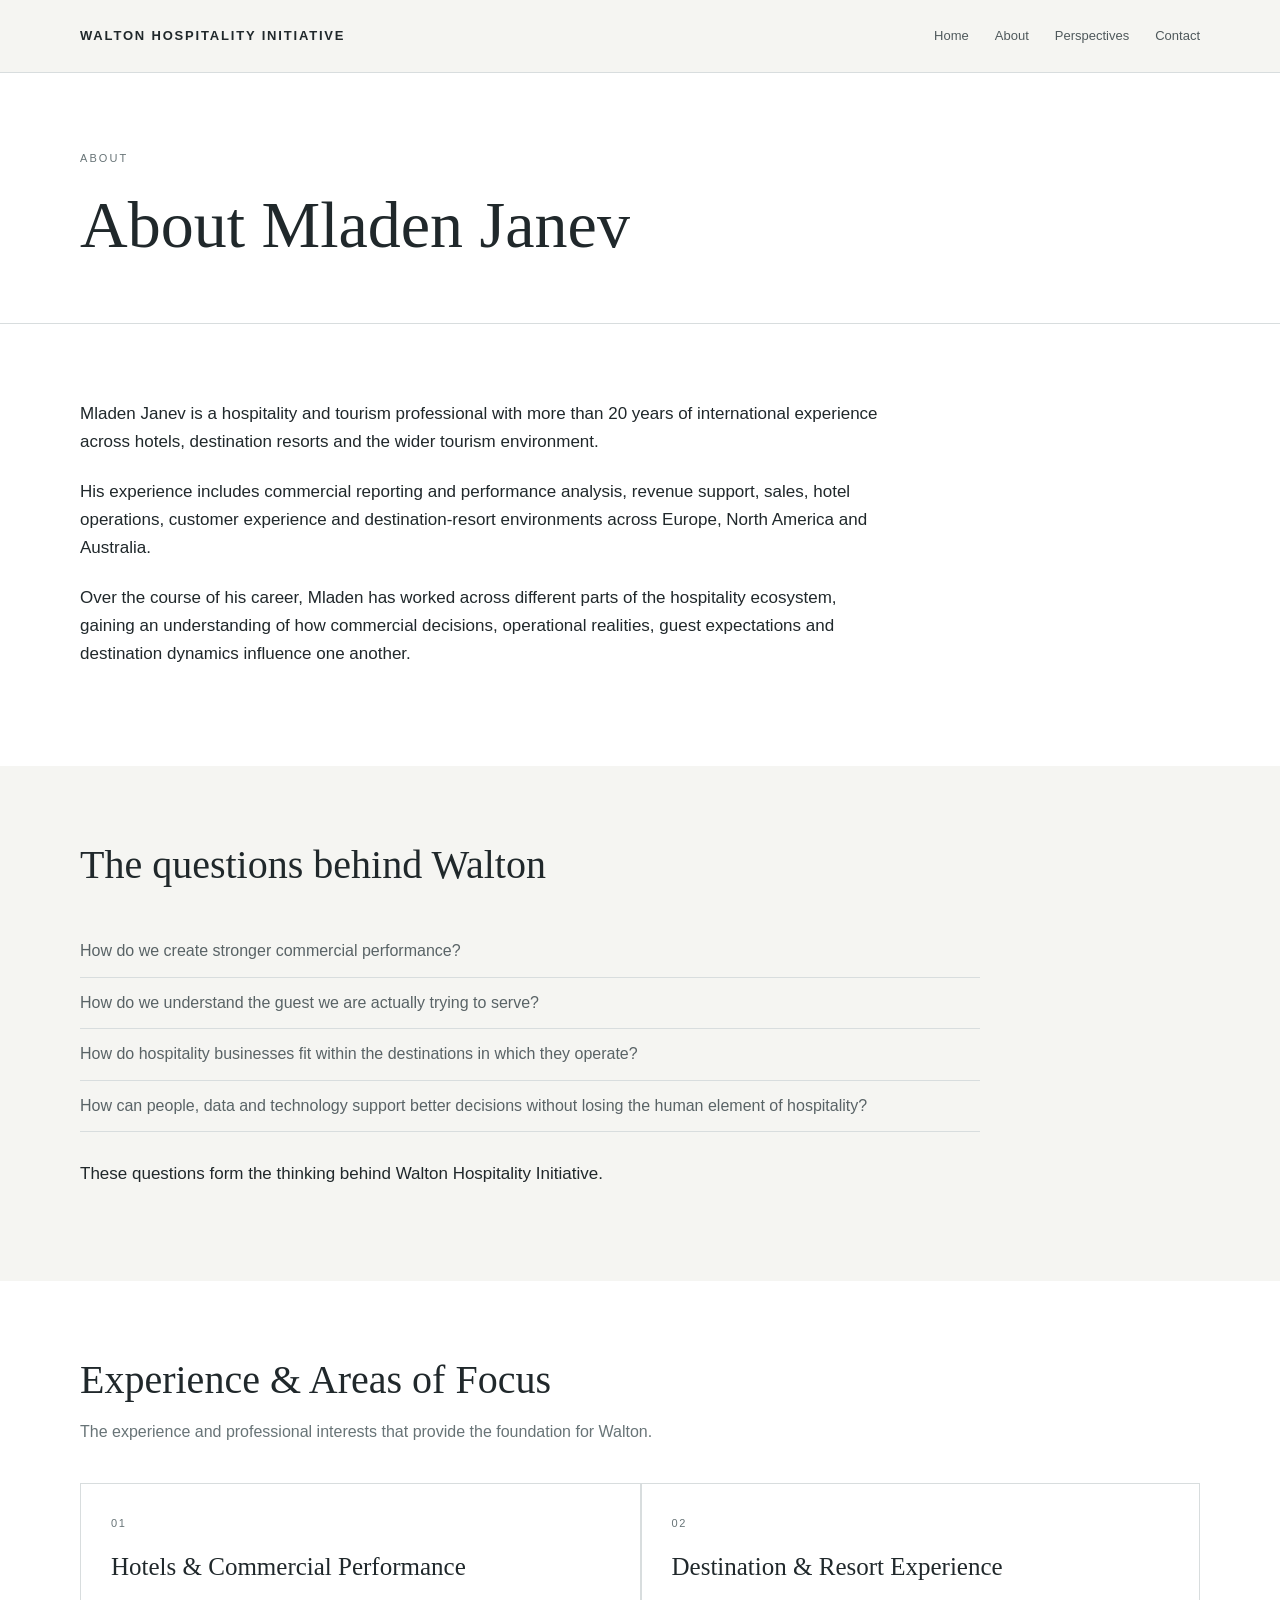
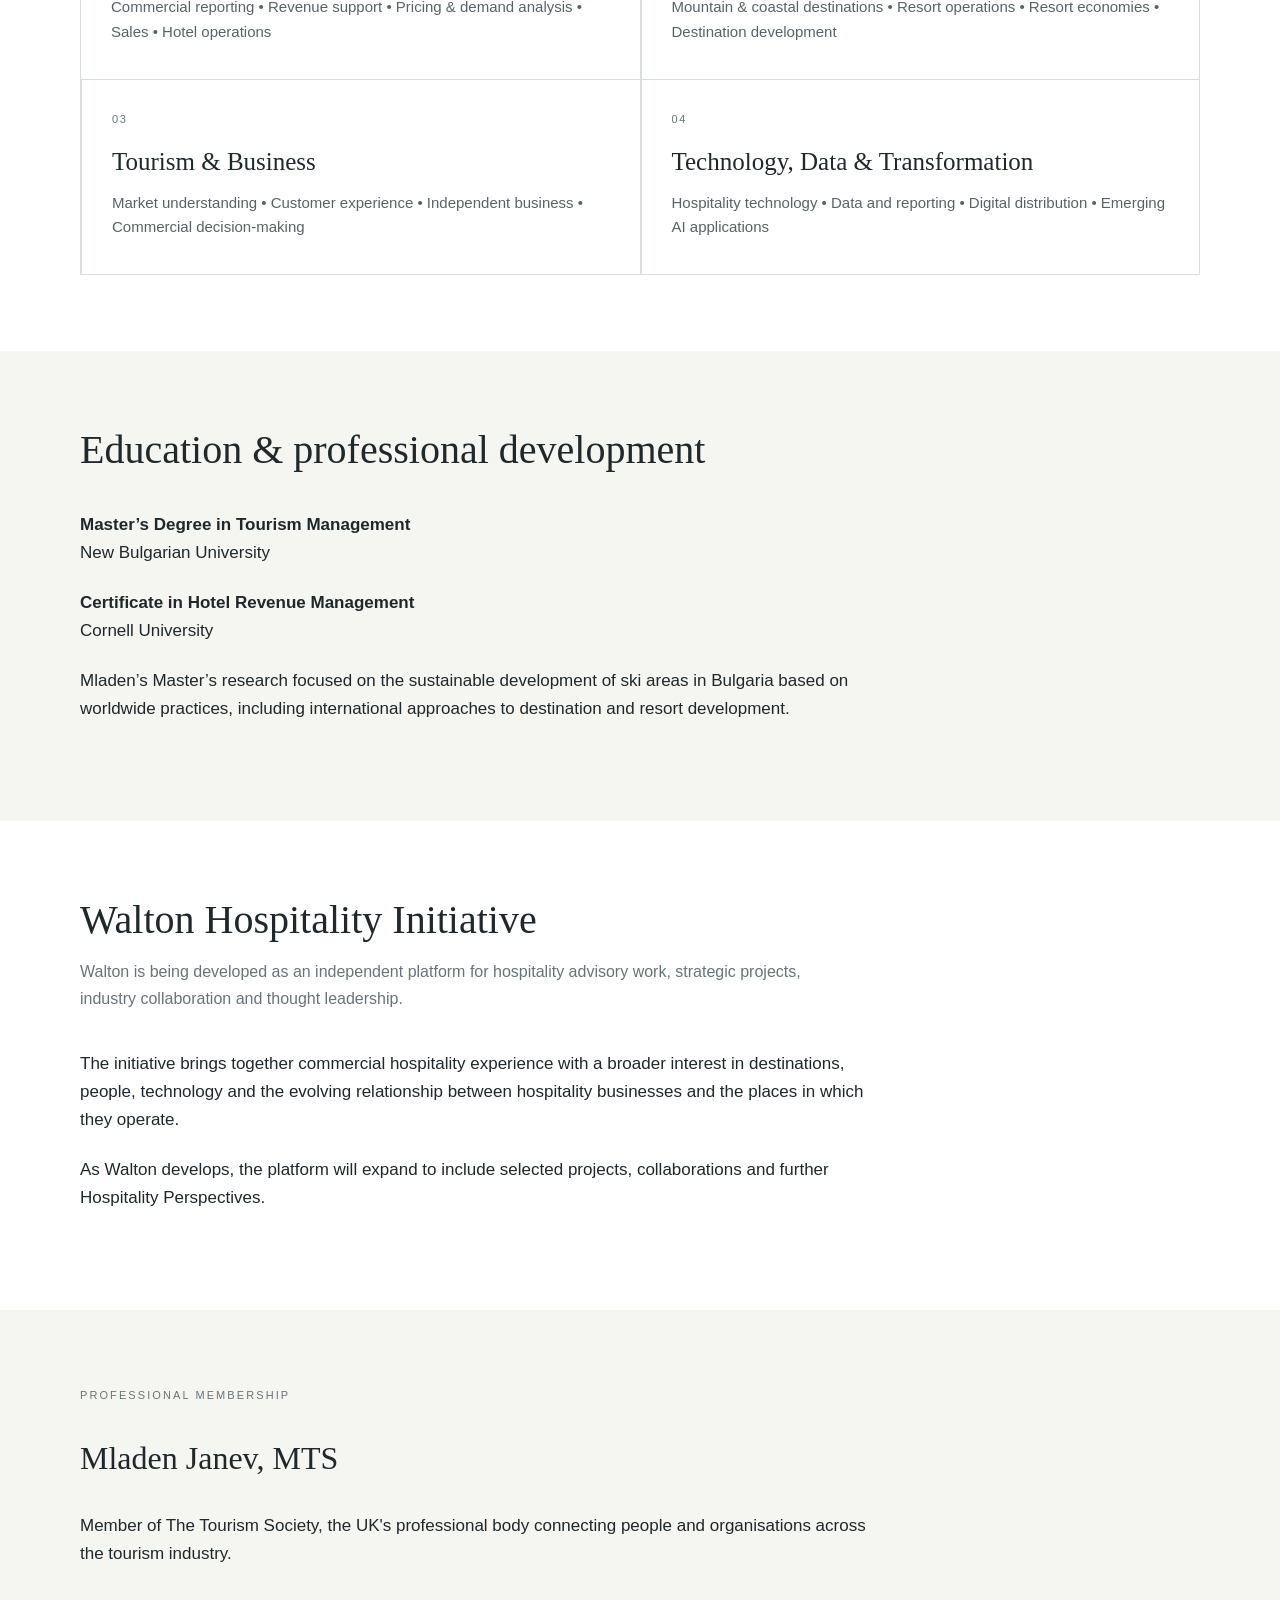
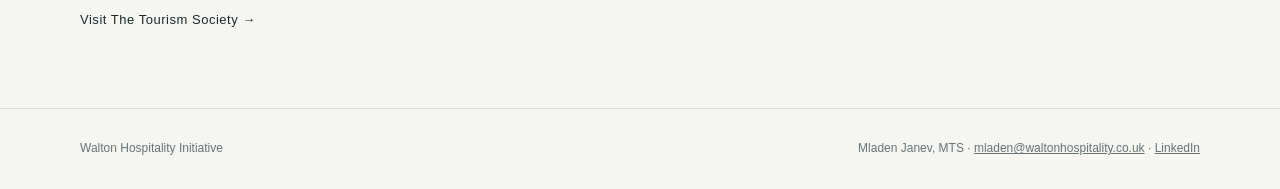
==== about.html @ bd824dd1 "Update Walton website to V1.4" ====
<!doctype html><html lang="en"><head><meta charset="utf-8">
<meta name="viewport" content="width=device-width,initial-scale=1">
<title>About | Walton Hospitality Initiative</title>
<meta name="description" content="Walton Hospitality Initiative — Hospitality Strategy & Commercial Advisory.">
<link rel="stylesheet" href="assets/style.css"></head><body>
<header class="site-header"><div class="container nav">
<a class="brand" href="index.html">WALTON HOSPITALITY INITIATIVE</a>
<nav class="nav-links" aria-label="Main navigation"><a href="index.html">Home</a><a href="about.html">About</a><a href="perspectives.html">Perspectives</a><a href="contact.html">Contact</a></nav>
</div></header><main><section class="page-hero"><div class="container"><p class="eyebrow">About</p><h1>About Mladen Janev</h1></div></section>
<section class="section white"><div class="container"><div class="prose">
<p>Mladen Janev is a hospitality and tourism professional with more than 20 years of international experience across hotels, destination resorts and the wider tourism environment.</p>
<p>His experience includes commercial reporting and performance analysis, revenue support, sales, hotel operations, customer experience and destination-resort environments across Europe, North America and Australia.</p>
<p>Over the course of his career, Mladen has worked across different parts of the hospitality ecosystem, gaining an understanding of how commercial decisions, operational realities, guest expectations and destination dynamics influence one another.</p>
</div></div></section>
<section class="section"><div class="container"><div class="section-head"><h2>The questions behind Walton</h2></div>
<ul class="list"><li>How do we create stronger commercial performance?</li><li>How do we understand the guest we are actually trying to serve?</li><li>How do hospitality businesses fit within the destinations in which they operate?</li><li>How can people, data and technology support better decisions without losing the human element of hospitality?</li></ul>
<p class="prose" style="margin-top:28px">These questions form the thinking behind Walton Hospitality Initiative.</p></div></section>
<section class="section white"><div class="container">
<div class="section-head">
<h2>Experience &amp; Areas of Focus</h2>
<p>The experience and professional interests that provide the foundation for Walton.</p>
</div>
<div class="experience">
<article class="area"><div class="number">01</div><h3>Hotels &amp; Commercial Performance</h3><p>Commercial reporting • Revenue support • Pricing &amp; demand analysis • Sales • Hotel operations</p></article>
<article class="area"><div class="number">02</div><h3>Destination &amp; Resort Experience</h3><p>Mountain &amp; coastal destinations • Resort operations • Resort economies • Destination development</p></article>
<article class="area"><div class="number">03</div><h3>Tourism &amp; Business</h3><p>Market understanding • Customer experience • Independent business • Commercial decision-making</p></article>
<article class="area"><div class="number">04</div><h3>Technology, Data &amp; Transformation</h3><p>Hospitality technology • Data and reporting • Digital distribution • Emerging AI applications</p></article>
</div></div></section>
<section class="section"><div class="container"><div class="section-head"><h2>Education &amp; professional development</h2></div><div class="prose">
<p><strong>Master’s Degree in Tourism Management</strong><br>New Bulgarian University</p>
<p><strong>Certificate in Hotel Revenue Management</strong><br>Cornell University</p>
<p>Mladen’s Master’s research focused on the sustainable development of ski areas in Bulgaria based on worldwide practices, including international approaches to destination and resort development.</p>
</div></div></section>
<section class="section white"><div class="container"><div class="section-head"><h2>Walton Hospitality Initiative</h2>
<p>Walton is being developed as an independent platform for hospitality advisory work, strategic projects, industry collaboration and thought leadership.</p></div>
<div class="prose"><p>The initiative brings together commercial hospitality experience with a broader interest in destinations, people, technology and the evolving relationship between hospitality businesses and the places in which they operate.</p>
<p>As Walton develops, the platform will expand to include selected projects, collaborations and further Hospitality Perspectives.</p></div></div></section>
<section class="section"><div class="container"><p class="eyebrow">Professional Membership</p><p class="statement">Mladen Janev, MTS</p>
<p class="prose">Member of The Tourism Society, the UK's professional body connecting people and organisations across the tourism industry.</p>
<a class="link-arrow" href="https://thetourismsociety.com/" target="_blank" rel="noopener">Visit The Tourism Society →</a></div></section></main>
<footer class="site-footer"><div class="container footer-row"><div>Walton Hospitality Initiative</div>
<div>Mladen Janev, MTS · <a href="mailto:mladen@waltonhospitality.co.uk">mladen@waltonhospitality.co.uk</a> · <a href="https://www.linkedin.com/in/mladen-janev-a3b993422" target="_blank" rel="noopener">LinkedIn</a></div></div></footer>
</body></html>
---- assets/style.css ----
:root{
 --ink:#20282b;--muted:#687477;--line:#d8ddde;--paper:#f5f5f2;--white:#fff;
 --deep:#263437;--max:1120px;
}
*{box-sizing:border-box}html{scroll-behavior:smooth}
body{margin:0;color:var(--ink);background:var(--paper);font-family:Arial,Helvetica,sans-serif;line-height:1.65}
a{color:inherit}.container{width:min(var(--max),calc(100% - 48px));margin:auto}
.site-header{background:rgba(245,245,242,.97);border-bottom:1px solid var(--line);position:sticky;top:0;z-index:20}
.nav{min-height:72px;display:flex;align-items:center;justify-content:space-between;gap:28px}
.brand{font-size:13px;letter-spacing:.14em;font-weight:700;text-decoration:none;white-space:nowrap}
.nav-links{display:flex;gap:26px;font-size:13px}.nav-links a{text-decoration:none;color:#4f595c}
.nav-links a:hover{text-decoration:underline;text-underline-offset:5px}
.hero{padding:0;background:var(--white)}.eyebrow{font-size:11px;letter-spacing:.19em;text-transform:uppercase;color:var(--muted);margin:0 0 20px}
h1,h2,h3{font-family:Georgia,"Times New Roman",serif;font-weight:400;line-height:1.15;margin:0}
h1{font-size:clamp(44px,6.5vw,72px);max-width:880px}.hero-sub{font-size:20px;color:#4d585b;max-width:700px;margin:24px 0 0}
.pills{font-size:12px;letter-spacing:.07em;color:var(--muted);margin-top:20px}
.hero-image{display:block;width:100%;height:auto;margin:0}
.hero-copy{padding:54px 0 56px;background:var(--white)}.section{padding:76px 0}.section.white{background:var(--white)}
.section-head{max-width:760px;margin-bottom:38px}.section-head h2{font-size:40px;margin-bottom:16px}.section-head p{color:var(--muted);margin:0}
.areas{display:grid;grid-template-columns:repeat(3,1fr);border-top:1px solid var(--line);border-bottom:1px solid var(--line)}
.area{padding:30px 30px 34px}.area+.area{border-left:1px solid var(--line)}.number{font-size:11px;letter-spacing:.15em;color:var(--muted);margin-bottom:20px}
.area h3{font-size:25px;margin-bottom:14px}.area p{font-size:15px;color:#596366;margin:0}
.statement{max-width:900px;font-family:Georgia,"Times New Roman",serif;font-size:32px;line-height:1.35}
.band{background:var(--deep);color:#fff}.band .eyebrow{color:#b9c6c8}.band .statement{color:#fff}
.link-arrow{display:inline-block;margin-top:24px;text-decoration:none;font-size:13px;letter-spacing:.04em}.link-arrow:hover{text-decoration:underline;text-underline-offset:5px}
.page-hero{padding:76px 0 60px;background:var(--white);border-bottom:1px solid var(--line)}
.page-hero h1{font-size:clamp(42px,6vw,66px);max-width:850px}
.prose{max-width:800px;font-size:17px}.prose p{margin:0 0 22px}
.list{padding:0;margin:0;list-style:none;max-width:900px}.list li{padding:12px 0;border-bottom:1px solid var(--line);color:#596366}
.experience{display:grid;grid-template-columns:1fr 1fr;border-top:1px solid var(--line);border-left:1px solid var(--line)}
.experience .area{min-height:170px;border-right:1px solid var(--line);border-bottom:1px solid var(--line)}
.perspectives-grid{display:grid;grid-template-columns:repeat(3,1fr);gap:22px}
.pub-card{background:var(--white);border:1px solid var(--line);text-decoration:none;display:flex;flex-direction:column;transition:transform .18s ease,box-shadow .18s ease}
.pub-card:hover{transform:translateY(-2px);box-shadow:0 8px 24px rgba(0,0,0,.06)}
.pub-image{width:100%;aspect-ratio:735/951;object-fit:cover;display:block}.pub-body{padding:24px}
.pub-number{font-size:10px;letter-spacing:.16em;text-transform:uppercase;color:var(--muted);margin-bottom:12px}
.pub-title{font-family:Georgia,"Times New Roman",serif;font-size:23px;line-height:1.2;margin:0 0 12px}.pub-desc{font-size:14px;color:var(--muted);margin:0}
.note{font-size:13px;color:var(--muted);border-left:2px solid var(--line);padding-left:16px;max-width:760px}
.contact-box{border-top:1px solid var(--line);padding-top:28px;margin-top:42px}.contact-box p{margin:5px 0}
.site-footer{border-top:1px solid var(--line);padding:30px 0;color:var(--muted);font-size:12px}
.footer-row{display:flex;justify-content:space-between;gap:20px}
@media(max-width:820px){
 .container{width:min(var(--max),calc(100% - 32px))}.nav{min-height:66px;flex-direction:column;justify-content:center;gap:7px;padding:12px 0 13px}.nav-links{gap:10px 18px;font-size:12px;flex-wrap:wrap;justify-content:center}.brand{font-size:11px;white-space:normal;text-align:center}
 .hero-image{content:url("walton-hero-mobile.png")}
 .hero-copy{padding:42px 0 46px}.section{padding:60px 0}
 .areas,.perspectives-grid,.experience{grid-template-columns:1fr}.area+.area{border-left:0;border-top:1px solid var(--line)}
 .statement{font-size:27px}.section-head h2{font-size:35px}.footer-row{display:block}.footer-row div+div{margin-top:9px}
}
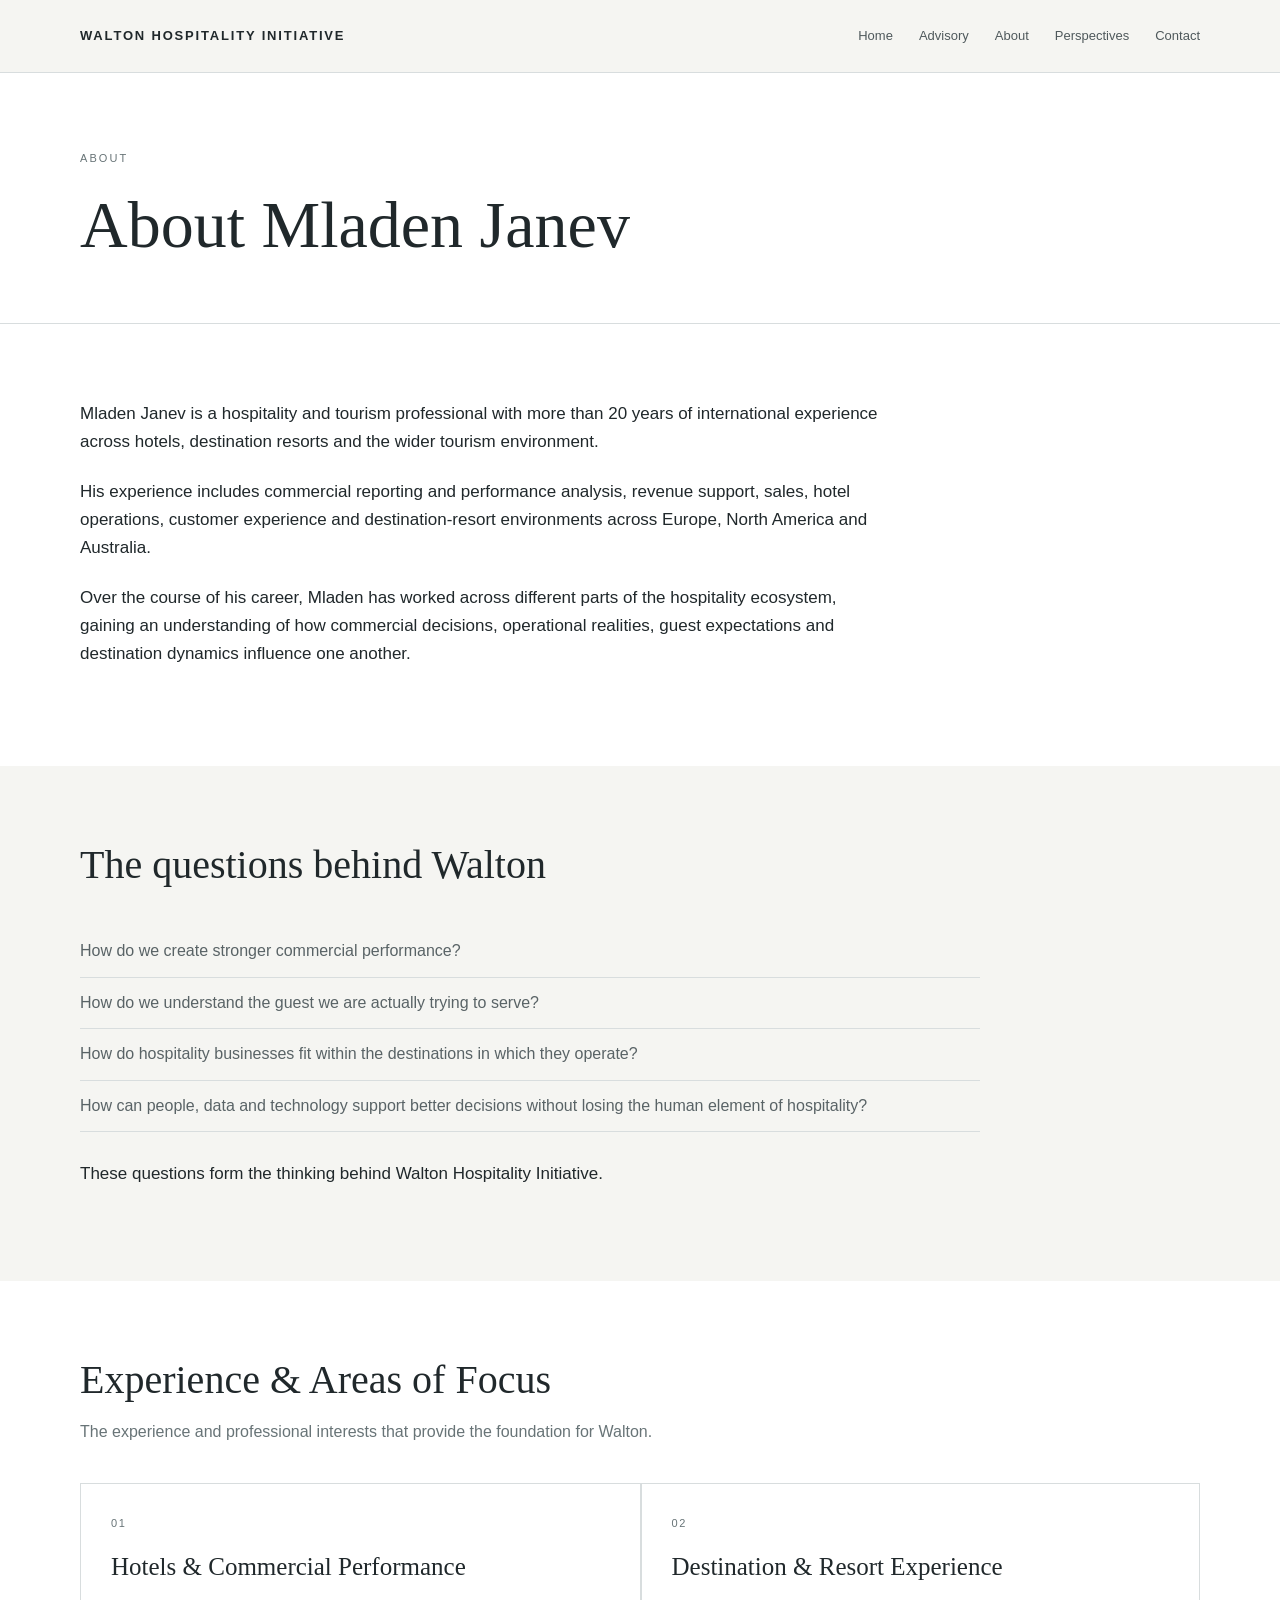
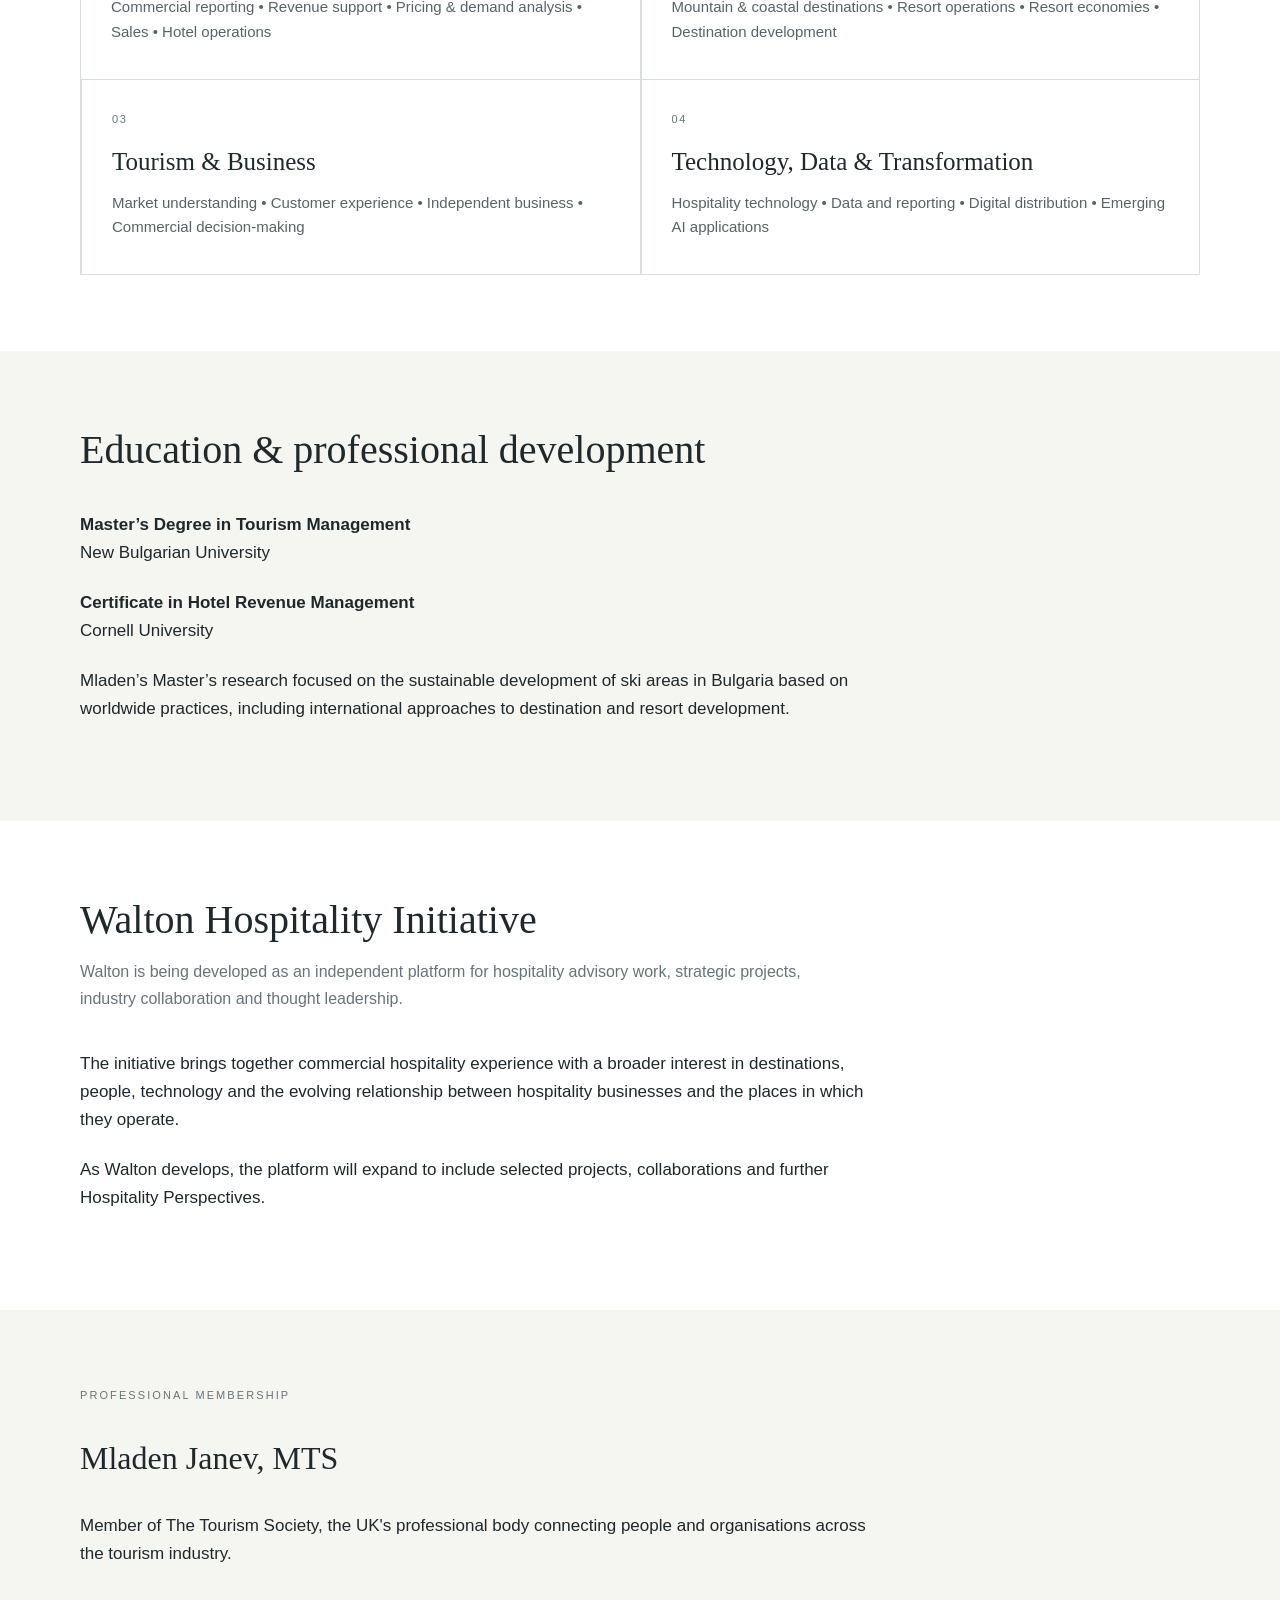
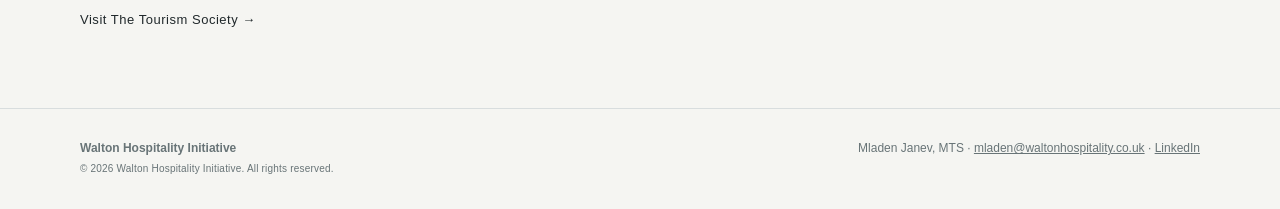
==== commit 94b5de26: "Update Walton website to V1.5" ====
--- a/about.html
+++ b/about.html
@@ -5,7 +5,7 @@
 <link rel="stylesheet" href="assets/style.css"></head><body>
 <header class="site-header"><div class="container nav">
 <a class="brand" href="index.html">WALTON HOSPITALITY INITIATIVE</a>
-<nav class="nav-links" aria-label="Main navigation"><a href="index.html">Home</a><a href="about.html">About</a><a href="perspectives.html">Perspectives</a><a href="contact.html">Contact</a></nav>
+<nav class="nav-links" aria-label="Main navigation"><a href="index.html">Home</a><a href="advisory.html">Advisory</a><a href="about.html">About</a><a href="perspectives.html">Perspectives</a><a href="contact.html">Contact</a></nav>
 </div></header><main><section class="page-hero"><div class="container"><p class="eyebrow">About</p><h1>About Mladen Janev</h1></div></section>
 <section class="section white"><div class="container"><div class="prose">
 <p>Mladen Janev is a hospitality and tourism professional with more than 20 years of international experience across hotels, destination resorts and the wider tourism environment.</p>
@@ -38,6 +38,6 @@
 <section class="section"><div class="container"><p class="eyebrow">Professional Membership</p><p class="statement">Mladen Janev, MTS</p>
 <p class="prose">Member of The Tourism Society, the UK's professional body connecting people and organisations across the tourism industry.</p>
 <a class="link-arrow" href="https://thetourismsociety.com/" target="_blank" rel="noopener">Visit The Tourism Society →</a></div></section></main>
-<footer class="site-footer"><div class="container footer-row"><div>Walton Hospitality Initiative</div>
+<footer class="site-footer"><div class="container footer-row"><div><strong>Walton Hospitality Initiative</strong><br><span class="footer-note">© 2026 Walton Hospitality Initiative. All rights reserved.</span></div>
 <div>Mladen Janev, MTS · <a href="mailto:mladen@waltonhospitality.co.uk">mladen@waltonhospitality.co.uk</a> · <a href="https://www.linkedin.com/in/mladen-janev-a3b993422" target="_blank" rel="noopener">LinkedIn</a></div></div></footer>
 </body></html>
--- a/assets/style.css
+++ b/assets/style.css
@@ -11,7 +11,7 @@
 .brand{font-size:13px;letter-spacing:.14em;font-weight:700;text-decoration:none;white-space:nowrap}
 .nav-links{display:flex;gap:26px;font-size:13px}.nav-links a{text-decoration:none;color:#4f595c}
 .nav-links a:hover{text-decoration:underline;text-underline-offset:5px}
-.hero{padding:0;background:var(--white)}.eyebrow{font-size:11px;letter-spacing:.19em;text-transform:uppercase;color:var(--muted);margin:0 0 20px}
+.hero{padding:0;background:var(--white)}.hero-visual{position:relative;line-height:0}.hero-tagline{position:absolute;left:50%;top:33.5%;transform:translate(-50%,-50%);white-space:nowrap;line-height:1.2;font-family:Georgia,"Times New Roman",serif;font-size:clamp(16px,1.8vw,25px);color:#1c3041;padding:5px 12px;background:linear-gradient(90deg,rgba(245,247,246,0),rgba(245,247,246,.82) 7%,rgba(245,247,246,.82) 93%,rgba(245,247,246,0));}.eyebrow{font-size:11px;letter-spacing:.19em;text-transform:uppercase;color:var(--muted);margin:0 0 20px}
 h1,h2,h3{font-family:Georgia,"Times New Roman",serif;font-weight:400;line-height:1.15;margin:0}
 h1{font-size:clamp(44px,6.5vw,72px);max-width:880px}.hero-sub{font-size:20px;color:#4d585b;max-width:700px;margin:24px 0 0}
 .pills{font-size:12px;letter-spacing:.07em;color:var(--muted);margin-top:20px}
@@ -42,8 +42,12 @@
 .footer-row{display:flex;justify-content:space-between;gap:20px}
 @media(max-width:820px){
  .container{width:min(var(--max),calc(100% - 32px))}.nav{min-height:66px;flex-direction:column;justify-content:center;gap:7px;padding:12px 0 13px}.nav-links{gap:10px 18px;font-size:12px;flex-wrap:wrap;justify-content:center}.brand{font-size:11px;white-space:normal;text-align:center}
- .hero-image{content:url("walton-hero-mobile.png")}
+ .hero-image{content:url("walton-hero-mobile.png")} .hero-tagline{top:37.5%;font-size:16px;padding:4px 7px;}
  .hero-copy{padding:42px 0 46px}.section{padding:60px 0}
  .areas,.perspectives-grid,.experience{grid-template-columns:1fr}.area+.area{border-left:0;border-top:1px solid var(--line)}
  .statement{font-size:27px}.section-head h2{font-size:35px}.footer-row{display:block}.footer-row div+div{margin-top:9px}
 }
+
+.advisory-areas{grid-template-columns:1fr 1fr;}.advisory-areas .area:nth-child(3){border-left:0;border-top:1px solid var(--line)}.advisory-areas .area:nth-child(4){border-top:1px solid var(--line)}
+.advisory-steps .area{min-height:180px}.footer-note{font-size:10px;letter-spacing:.02em;color:var(--muted)}
+@media(max-width:820px){.advisory-areas{grid-template-columns:1fr}.advisory-areas .area:nth-child(3),.advisory-areas .area:nth-child(4){border-left:0}.advisory-areas .area:nth-child(4){border-top:1px solid var(--line)}}
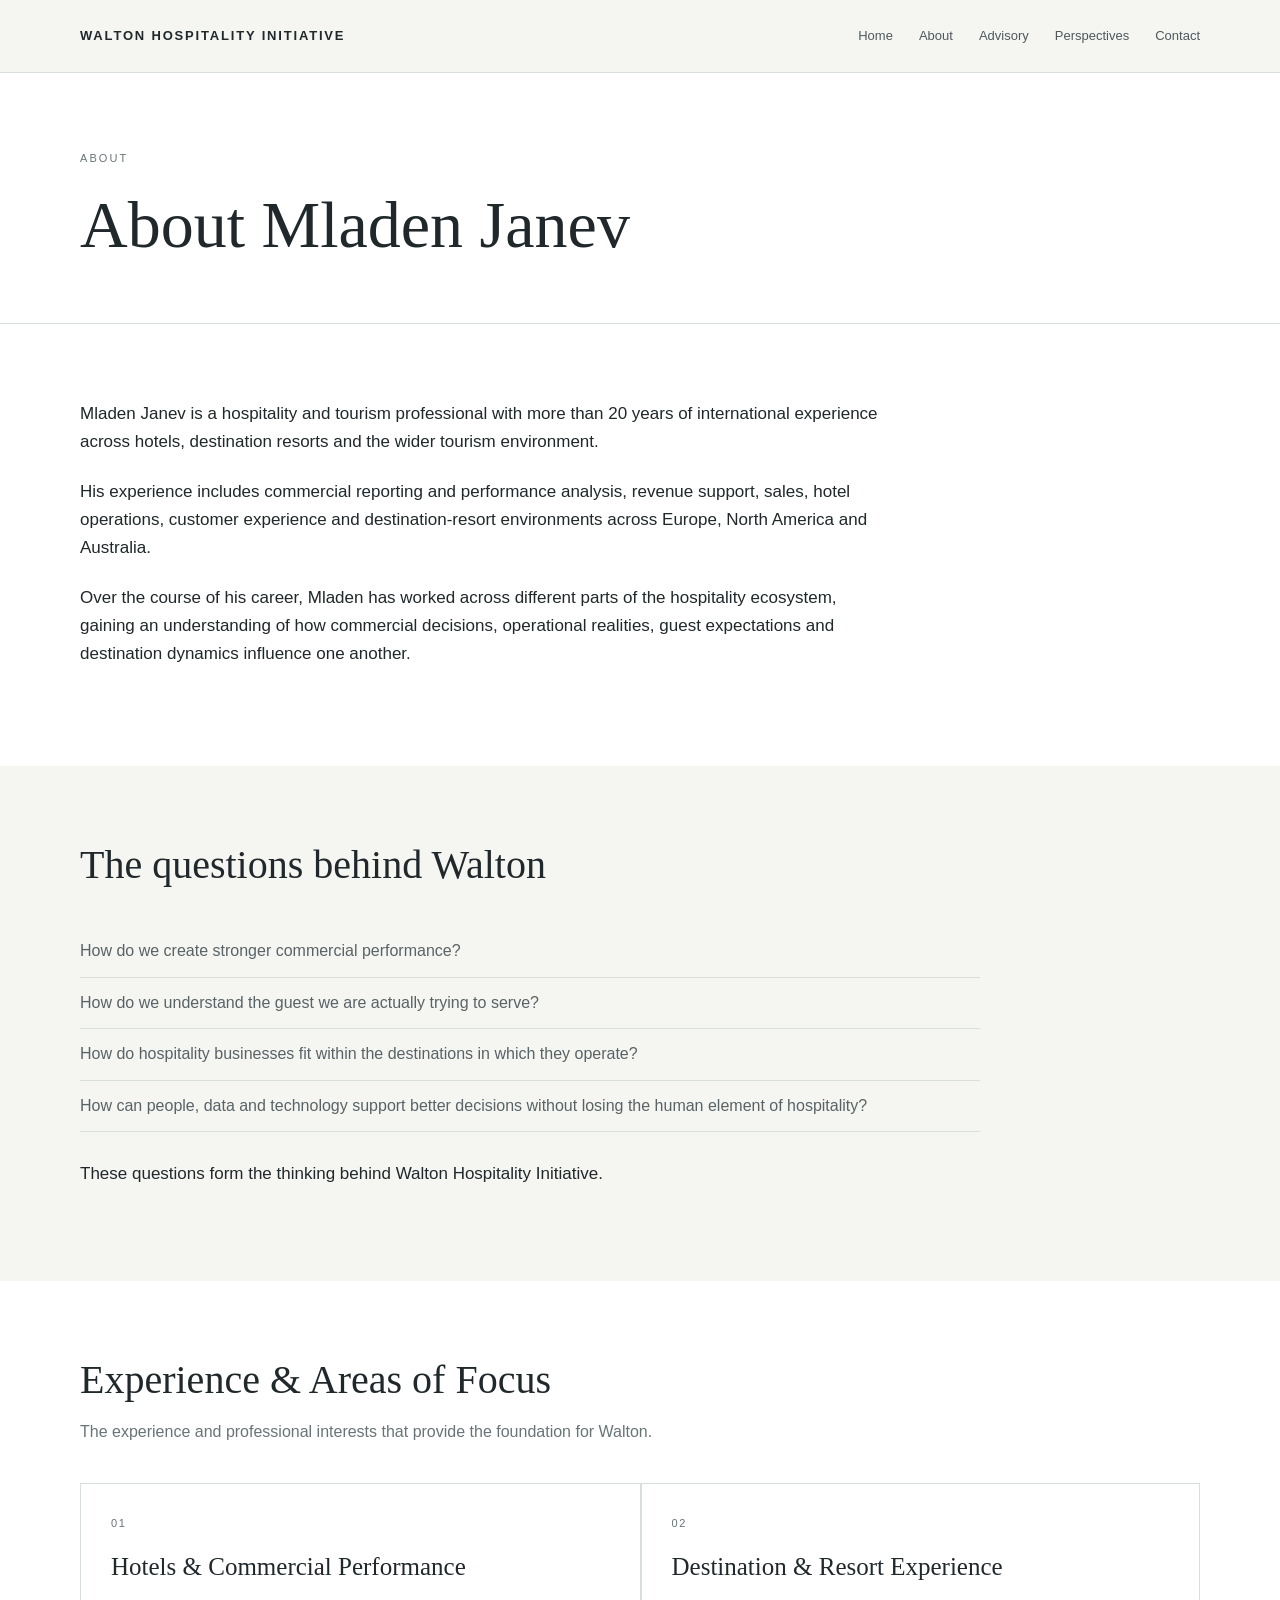
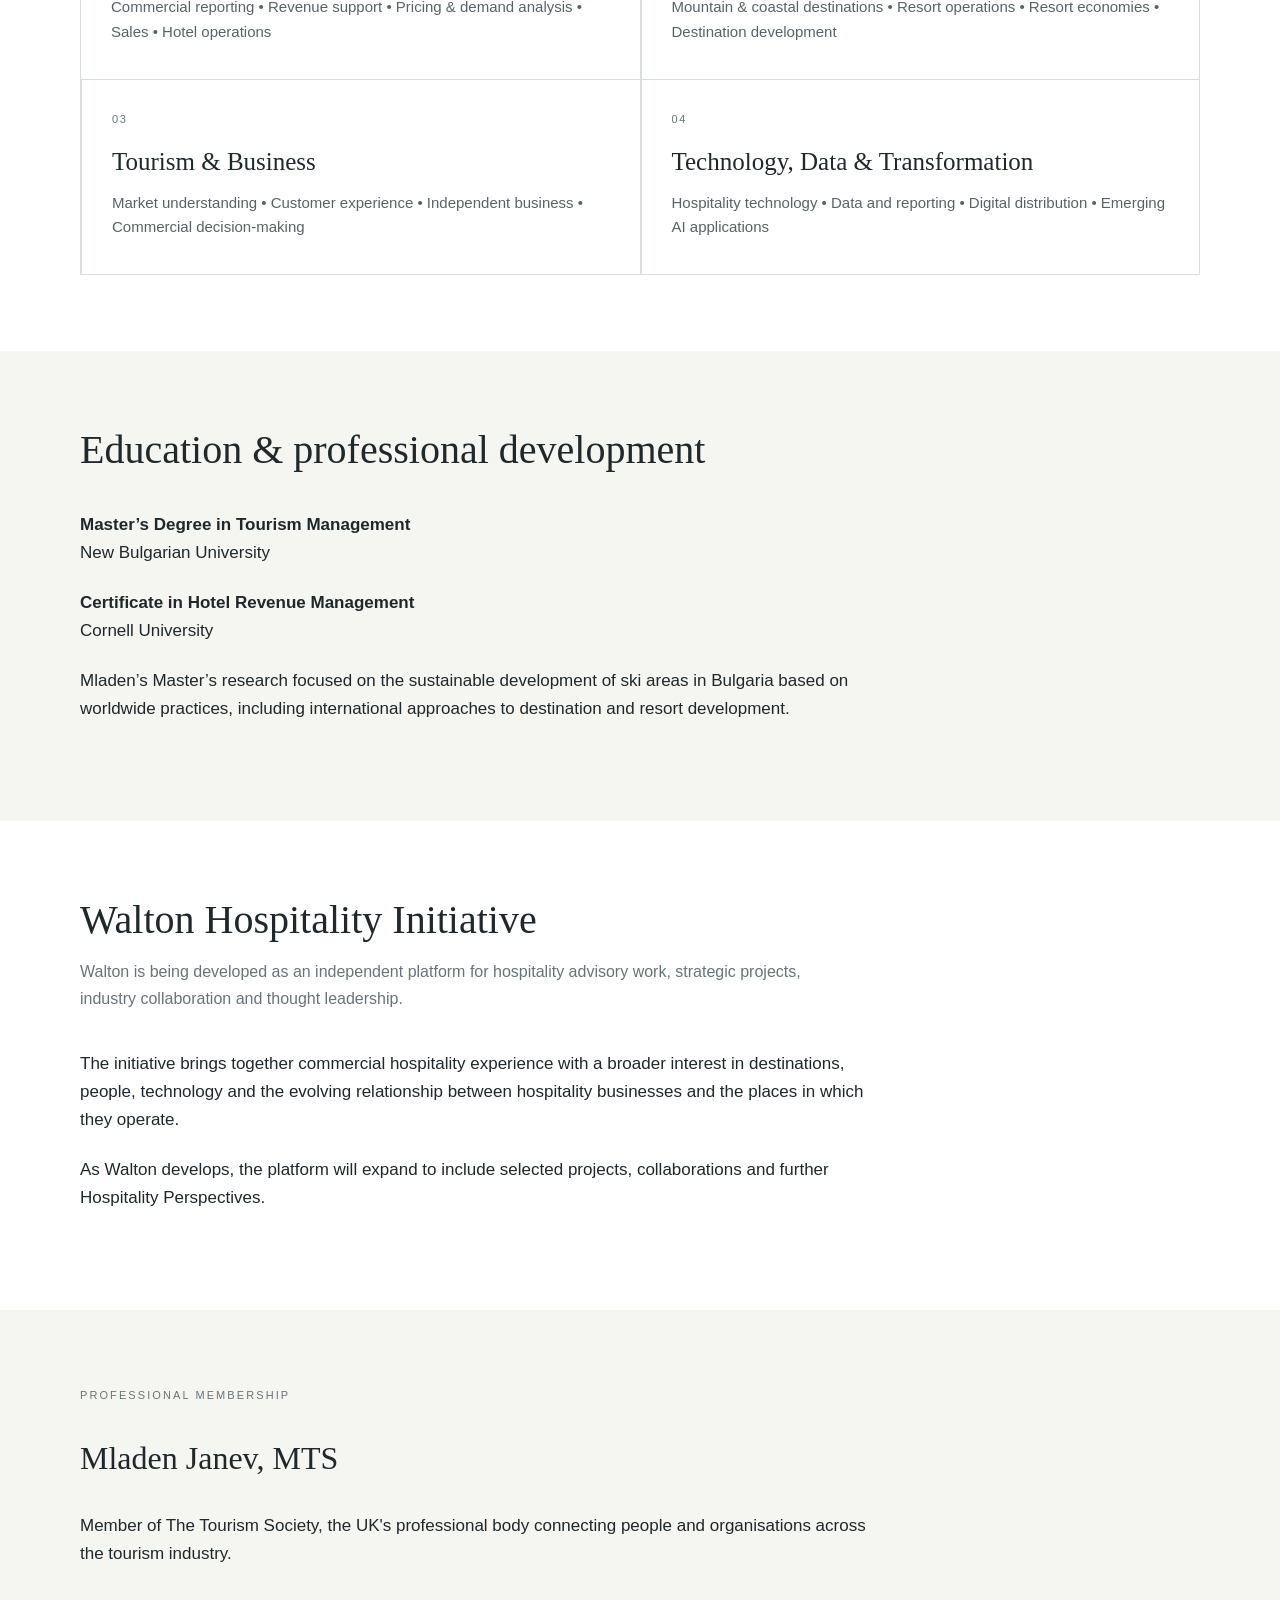
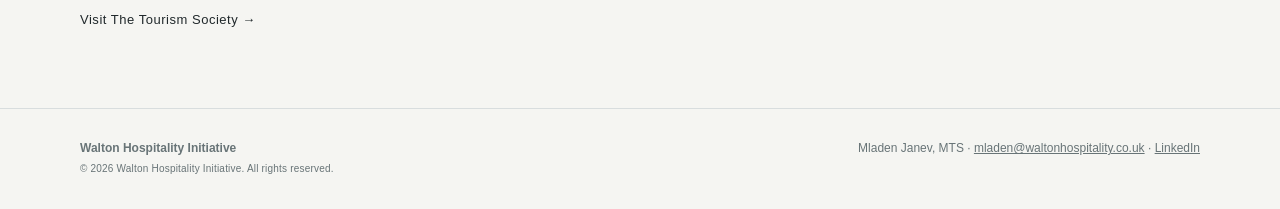
==== commit d4841a0f: "Finalise Walton website V1.5.2" ====
--- a/about.html
+++ b/about.html
@@ -5,7 +5,7 @@
 <link rel="stylesheet" href="assets/style.css"></head><body>
 <header class="site-header"><div class="container nav">
 <a class="brand" href="index.html">WALTON HOSPITALITY INITIATIVE</a>
-<nav class="nav-links" aria-label="Main navigation"><a href="index.html">Home</a><a href="advisory.html">Advisory</a><a href="about.html">About</a><a href="perspectives.html">Perspectives</a><a href="contact.html">Contact</a></nav>
+<nav class="nav-links" aria-label="Main navigation"><a href="index.html">Home</a><a href="about.html">About</a><a href="advisory.html">Advisory</a><a href="perspectives.html">Perspectives</a><a href="contact.html">Contact</a></nav>
 </div></header><main><section class="page-hero"><div class="container"><p class="eyebrow">About</p><h1>About Mladen Janev</h1></div></section>
 <section class="section white"><div class="container"><div class="prose">
 <p>Mladen Janev is a hospitality and tourism professional with more than 20 years of international experience across hotels, destination resorts and the wider tourism environment.</p>
--- a/assets/style.css
+++ b/assets/style.css
@@ -11,7 +11,7 @@
 .brand{font-size:13px;letter-spacing:.14em;font-weight:700;text-decoration:none;white-space:nowrap}
 .nav-links{display:flex;gap:26px;font-size:13px}.nav-links a{text-decoration:none;color:#4f595c}
 .nav-links a:hover{text-decoration:underline;text-underline-offset:5px}
-.hero{padding:0;background:var(--white)}.hero-visual{position:relative;line-height:0}.hero-tagline{position:absolute;left:50%;top:33.5%;transform:translate(-50%,-50%);white-space:nowrap;line-height:1.2;font-family:Georgia,"Times New Roman",serif;font-size:clamp(16px,1.8vw,25px);color:#1c3041;padding:5px 12px;background:linear-gradient(90deg,rgba(245,247,246,0),rgba(245,247,246,.82) 7%,rgba(245,247,246,.82) 93%,rgba(245,247,246,0));}.eyebrow{font-size:11px;letter-spacing:.19em;text-transform:uppercase;color:var(--muted);margin:0 0 20px}
+.hero{padding:0;background:var(--white)}.hero-visual{position:relative;line-height:0}.eyebrow{font-size:11px;letter-spacing:.19em;text-transform:uppercase;color:var(--muted);margin:0 0 20px}
 h1,h2,h3{font-family:Georgia,"Times New Roman",serif;font-weight:400;line-height:1.15;margin:0}
 h1{font-size:clamp(44px,6.5vw,72px);max-width:880px}.hero-sub{font-size:20px;color:#4d585b;max-width:700px;margin:24px 0 0}
 .pills{font-size:12px;letter-spacing:.07em;color:var(--muted);margin-top:20px}
@@ -42,7 +42,7 @@
 .footer-row{display:flex;justify-content:space-between;gap:20px}
 @media(max-width:820px){
  .container{width:min(var(--max),calc(100% - 32px))}.nav{min-height:66px;flex-direction:column;justify-content:center;gap:7px;padding:12px 0 13px}.nav-links{gap:10px 18px;font-size:12px;flex-wrap:wrap;justify-content:center}.brand{font-size:11px;white-space:normal;text-align:center}
- .hero-image{content:url("walton-hero-mobile.png")} .hero-tagline{top:37.5%;font-size:16px;padding:4px 7px;}
+ .hero-image{content:url("walton-hero-mobile.png")} 
  .hero-copy{padding:42px 0 46px}.section{padding:60px 0}
  .areas,.perspectives-grid,.experience{grid-template-columns:1fr}.area+.area{border-left:0;border-top:1px solid var(--line)}
  .statement{font-size:27px}.section-head h2{font-size:35px}.footer-row{display:block}.footer-row div+div{margin-top:9px}
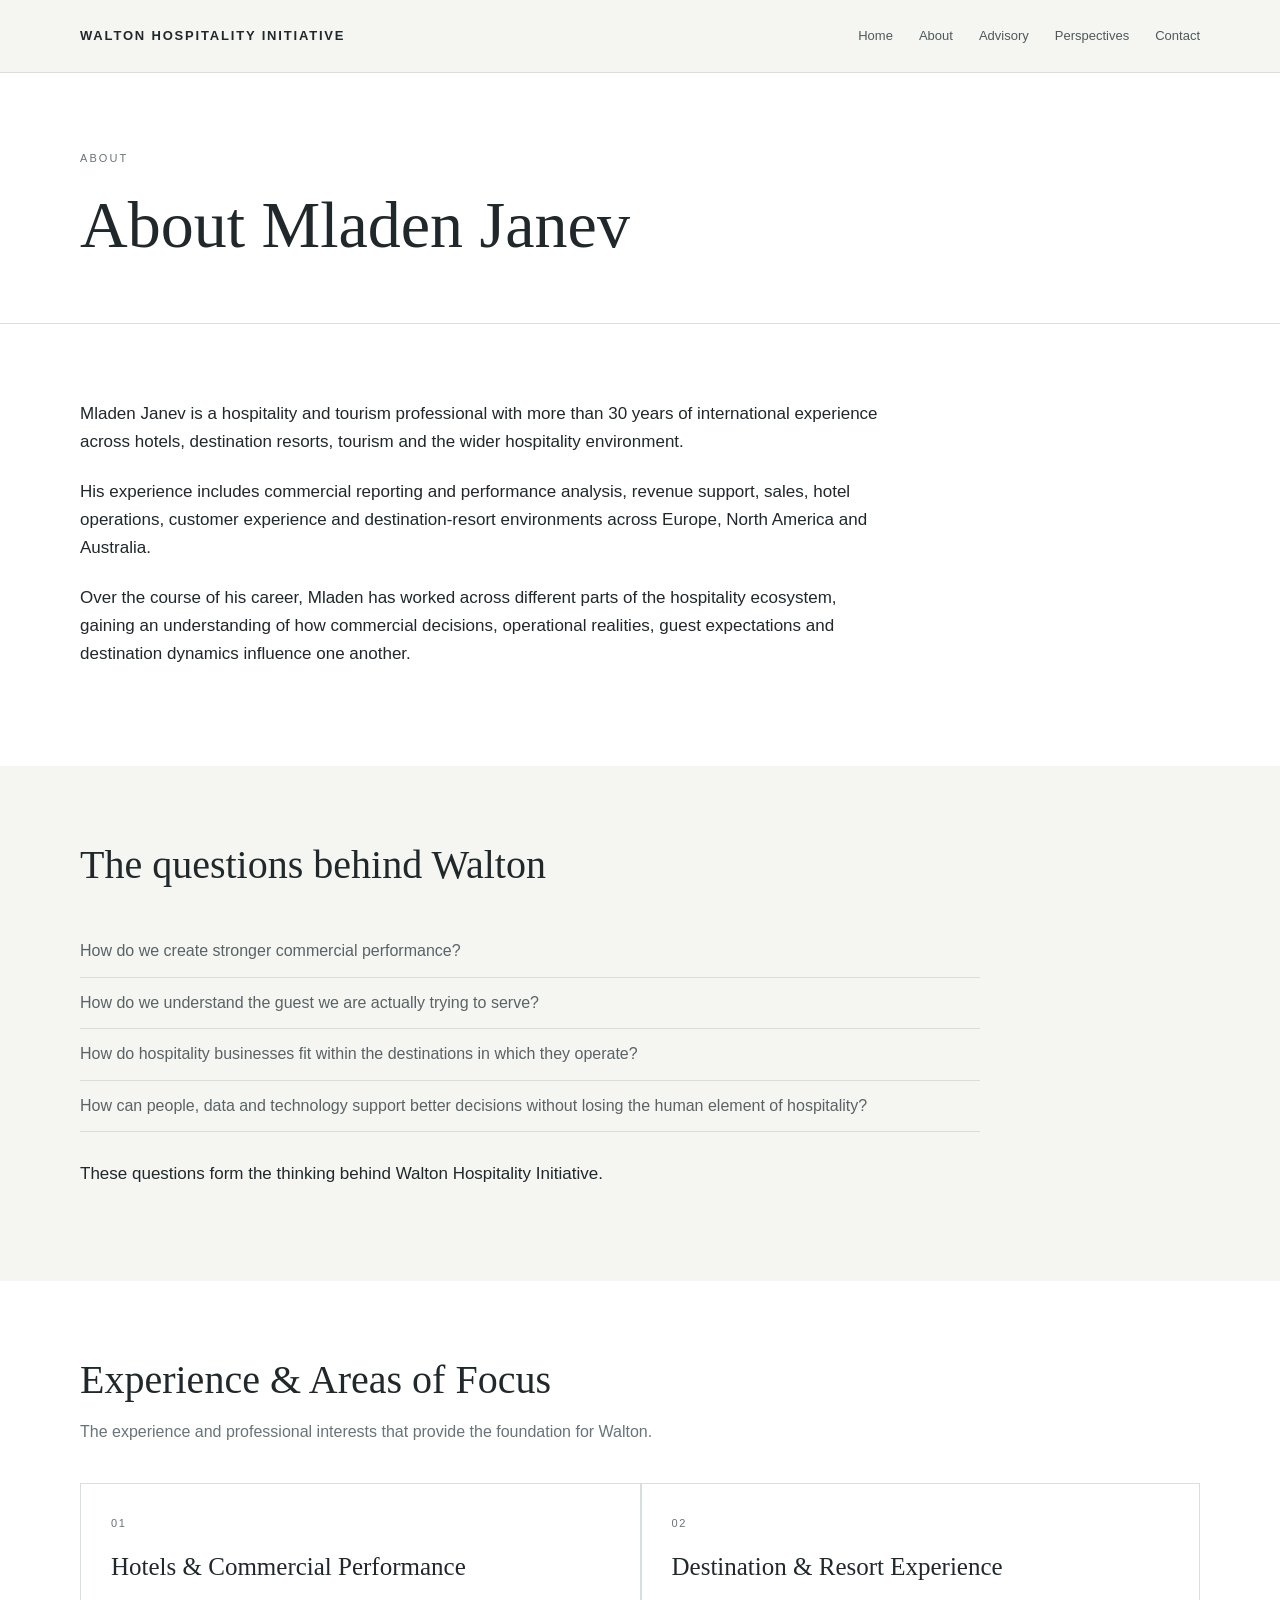
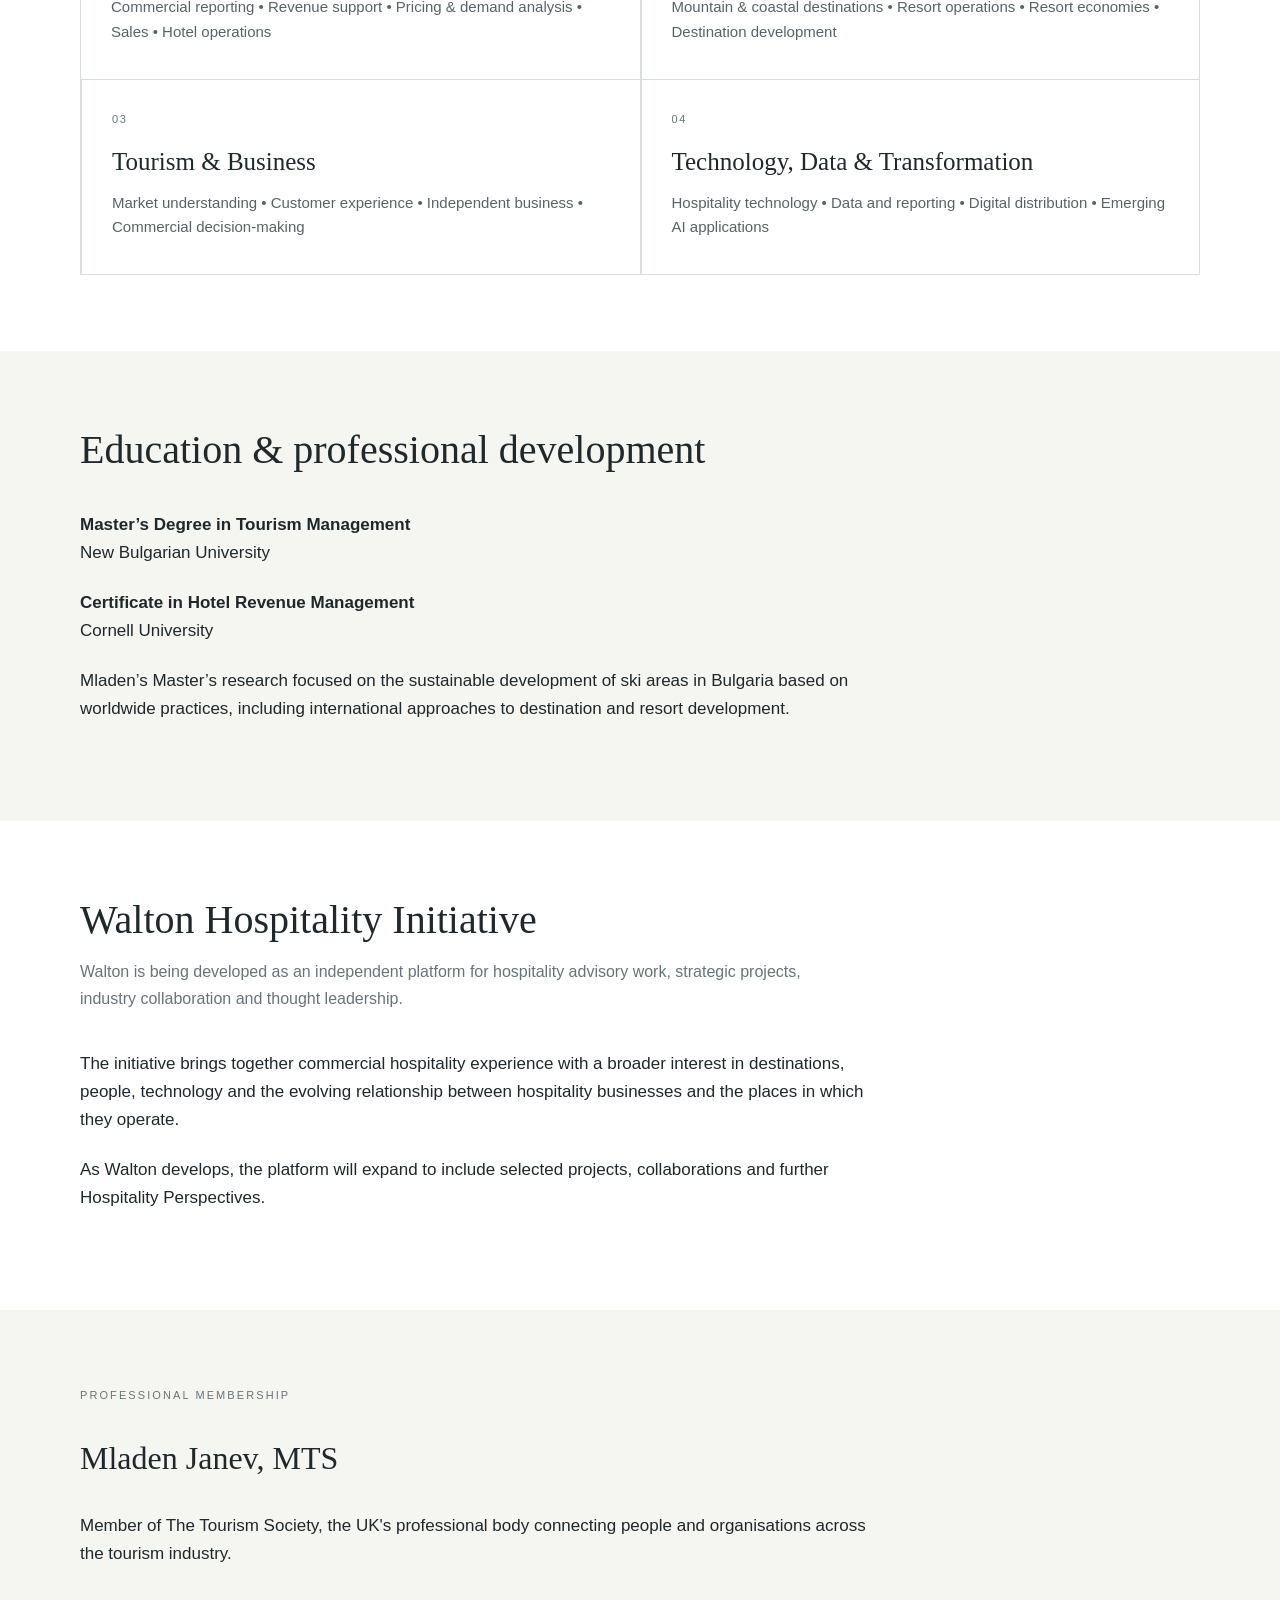
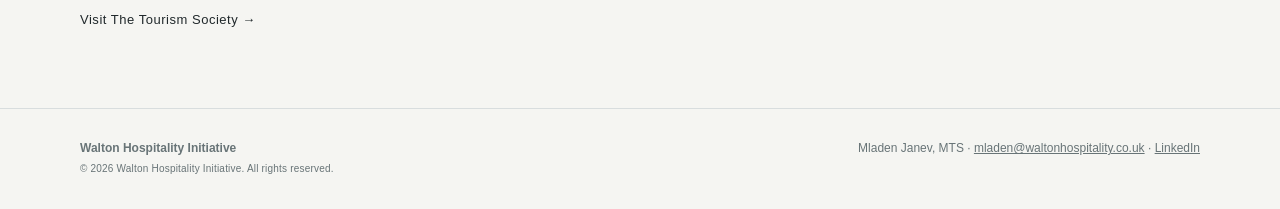
==== commit 16e36830: "Update experience statement to 30+ years" ====
--- a/about.html
+++ b/about.html
@@ -8,7 +8,7 @@
 <nav class="nav-links" aria-label="Main navigation"><a href="index.html">Home</a><a href="about.html">About</a><a href="advisory.html">Advisory</a><a href="perspectives.html">Perspectives</a><a href="contact.html">Contact</a></nav>
 </div></header><main><section class="page-hero"><div class="container"><p class="eyebrow">About</p><h1>About Mladen Janev</h1></div></section>
 <section class="section white"><div class="container"><div class="prose">
-<p>Mladen Janev is a hospitality and tourism professional with more than 20 years of international experience across hotels, destination resorts and the wider tourism environment.</p>
+<p>Mladen Janev is a hospitality and tourism professional with more than 30 years of international experience across hotels, destination resorts, tourism and the wider hospitality environment.</p>
 <p>His experience includes commercial reporting and performance analysis, revenue support, sales, hotel operations, customer experience and destination-resort environments across Europe, North America and Australia.</p>
 <p>Over the course of his career, Mladen has worked across different parts of the hospitality ecosystem, gaining an understanding of how commercial decisions, operational realities, guest expectations and destination dynamics influence one another.</p>
 </div></div></section>
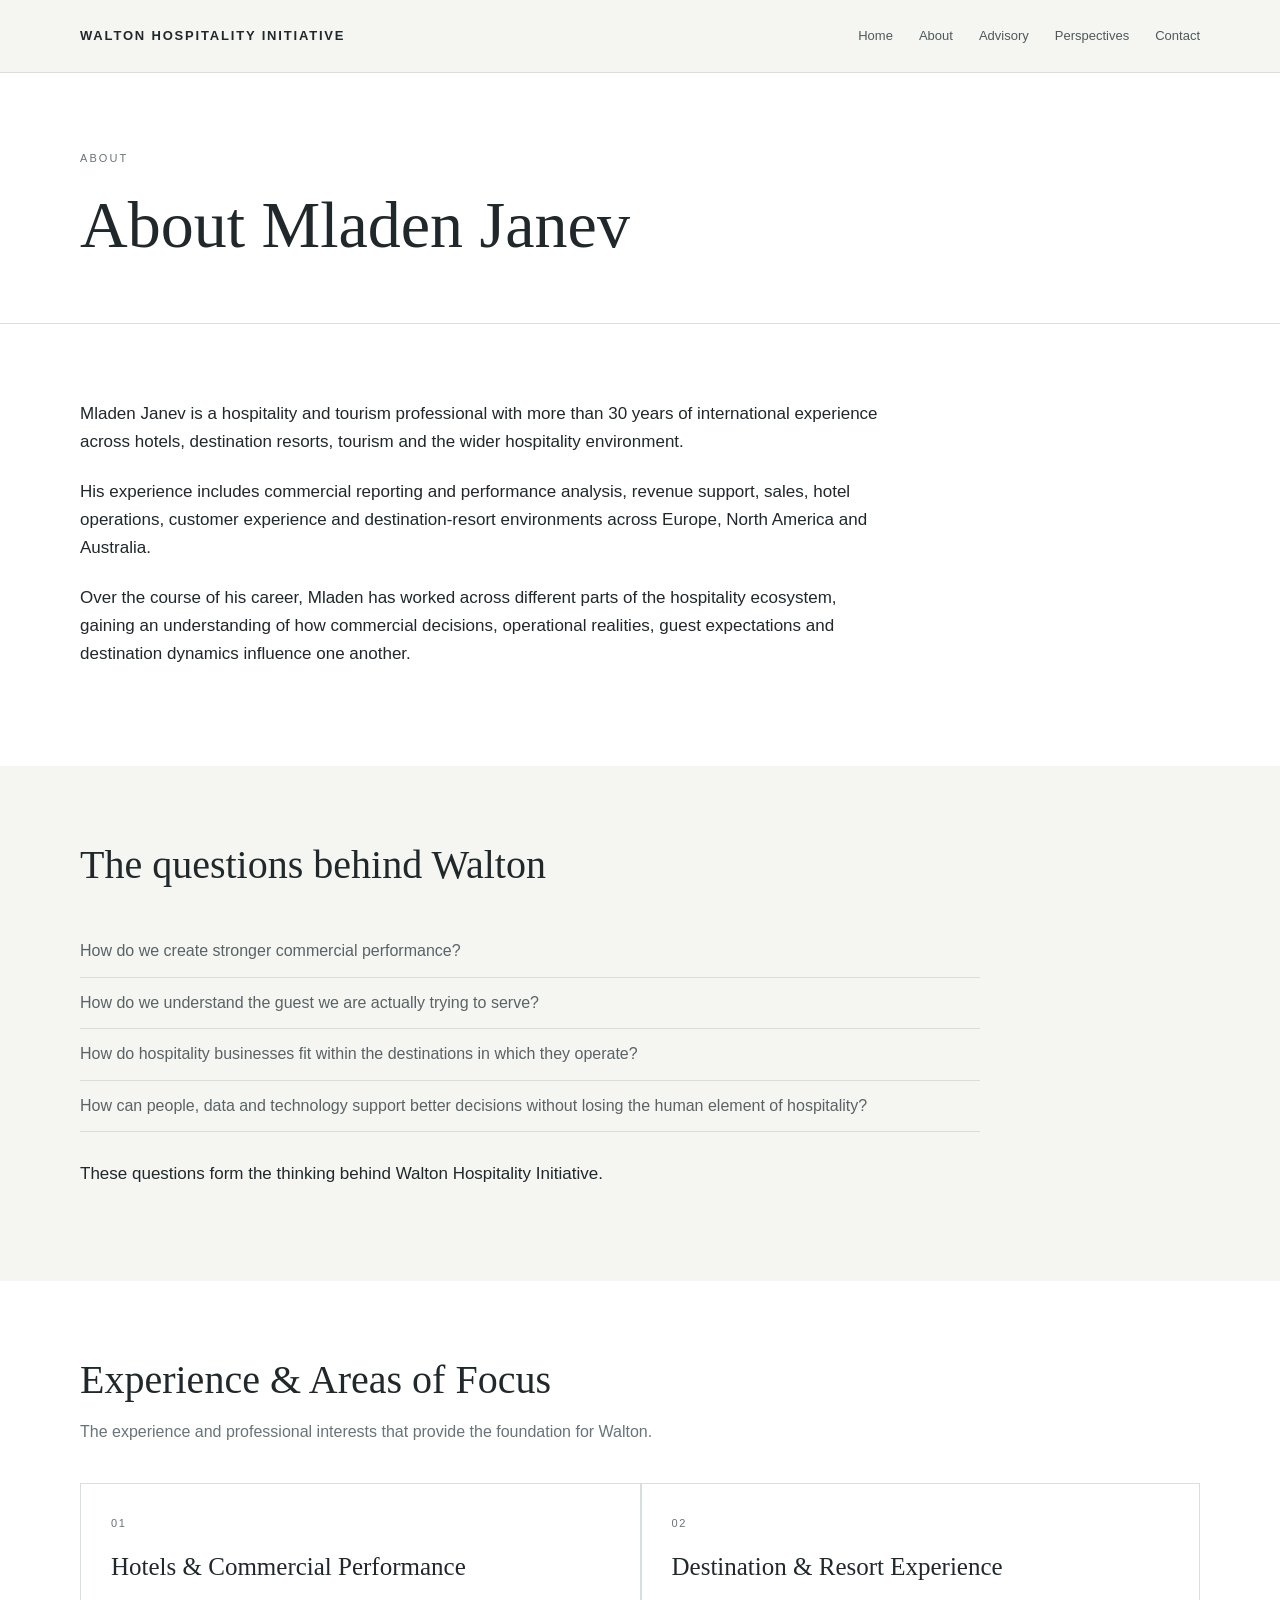
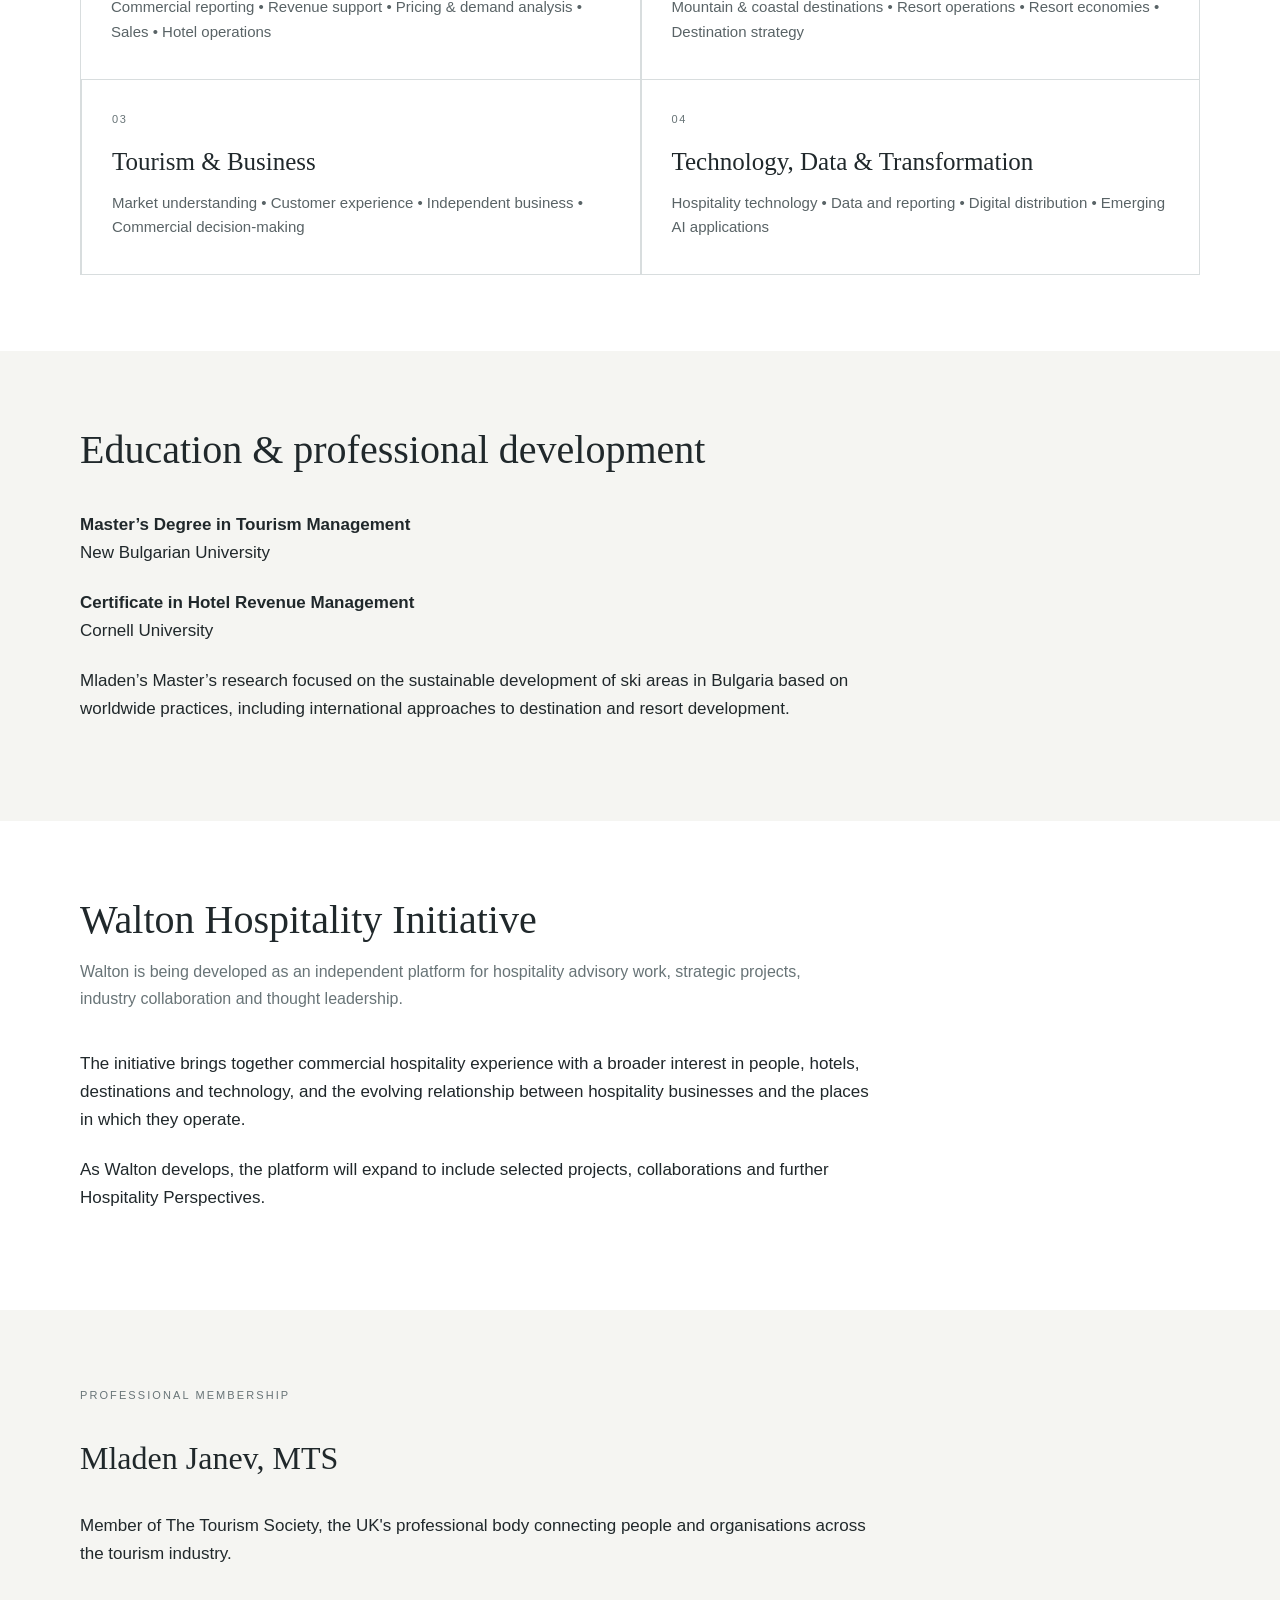
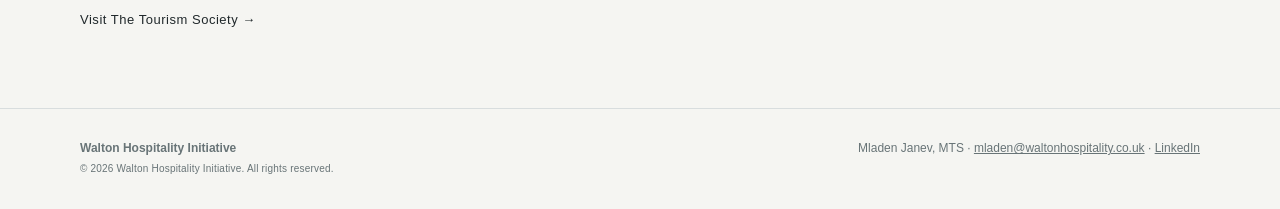
==== commit 86b4982c: "Update Walton website to V1.5.4" ====
--- a/about.html
+++ b/about.html
@@ -22,7 +22,7 @@
 </div>
 <div class="experience">
 <article class="area"><div class="number">01</div><h3>Hotels &amp; Commercial Performance</h3><p>Commercial reporting • Revenue support • Pricing &amp; demand analysis • Sales • Hotel operations</p></article>
-<article class="area"><div class="number">02</div><h3>Destination &amp; Resort Experience</h3><p>Mountain &amp; coastal destinations • Resort operations • Resort economies • Destination development</p></article>
+<article class="area"><div class="number">02</div><h3>Destination &amp; Resort Experience</h3><p>Mountain &amp; coastal destinations • Resort operations • Resort economies • Destination strategy</p></article>
 <article class="area"><div class="number">03</div><h3>Tourism &amp; Business</h3><p>Market understanding • Customer experience • Independent business • Commercial decision-making</p></article>
 <article class="area"><div class="number">04</div><h3>Technology, Data &amp; Transformation</h3><p>Hospitality technology • Data and reporting • Digital distribution • Emerging AI applications</p></article>
 </div></div></section>
@@ -33,7 +33,7 @@
 </div></div></section>
 <section class="section white"><div class="container"><div class="section-head"><h2>Walton Hospitality Initiative</h2>
 <p>Walton is being developed as an independent platform for hospitality advisory work, strategic projects, industry collaboration and thought leadership.</p></div>
-<div class="prose"><p>The initiative brings together commercial hospitality experience with a broader interest in destinations, people, technology and the evolving relationship between hospitality businesses and the places in which they operate.</p>
+<div class="prose"><p>The initiative brings together commercial hospitality experience with a broader interest in people, hotels, destinations and technology, and the evolving relationship between hospitality businesses and the places in which they operate.</p>
 <p>As Walton develops, the platform will expand to include selected projects, collaborations and further Hospitality Perspectives.</p></div></div></section>
 <section class="section"><div class="container"><p class="eyebrow">Professional Membership</p><p class="statement">Mladen Janev, MTS</p>
 <p class="prose">Member of The Tourism Society, the UK's professional body connecting people and organisations across the tourism industry.</p>
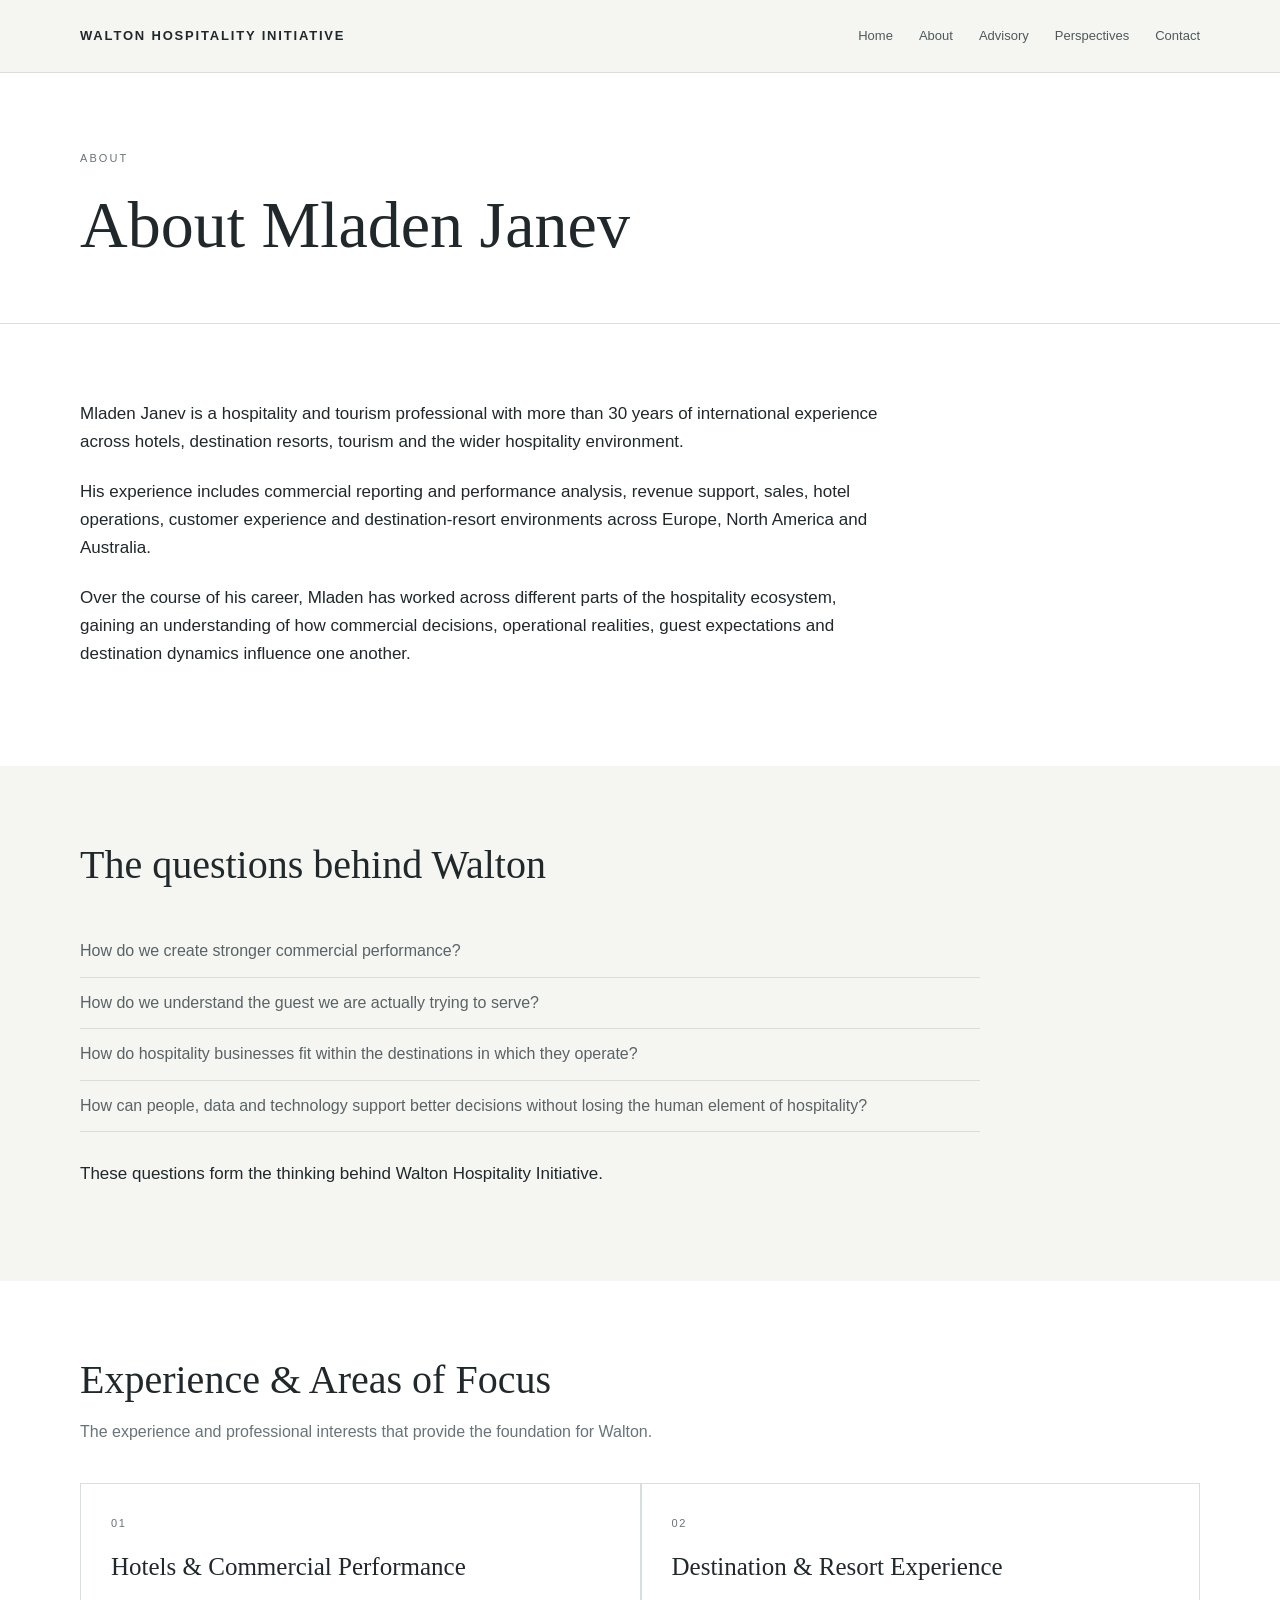
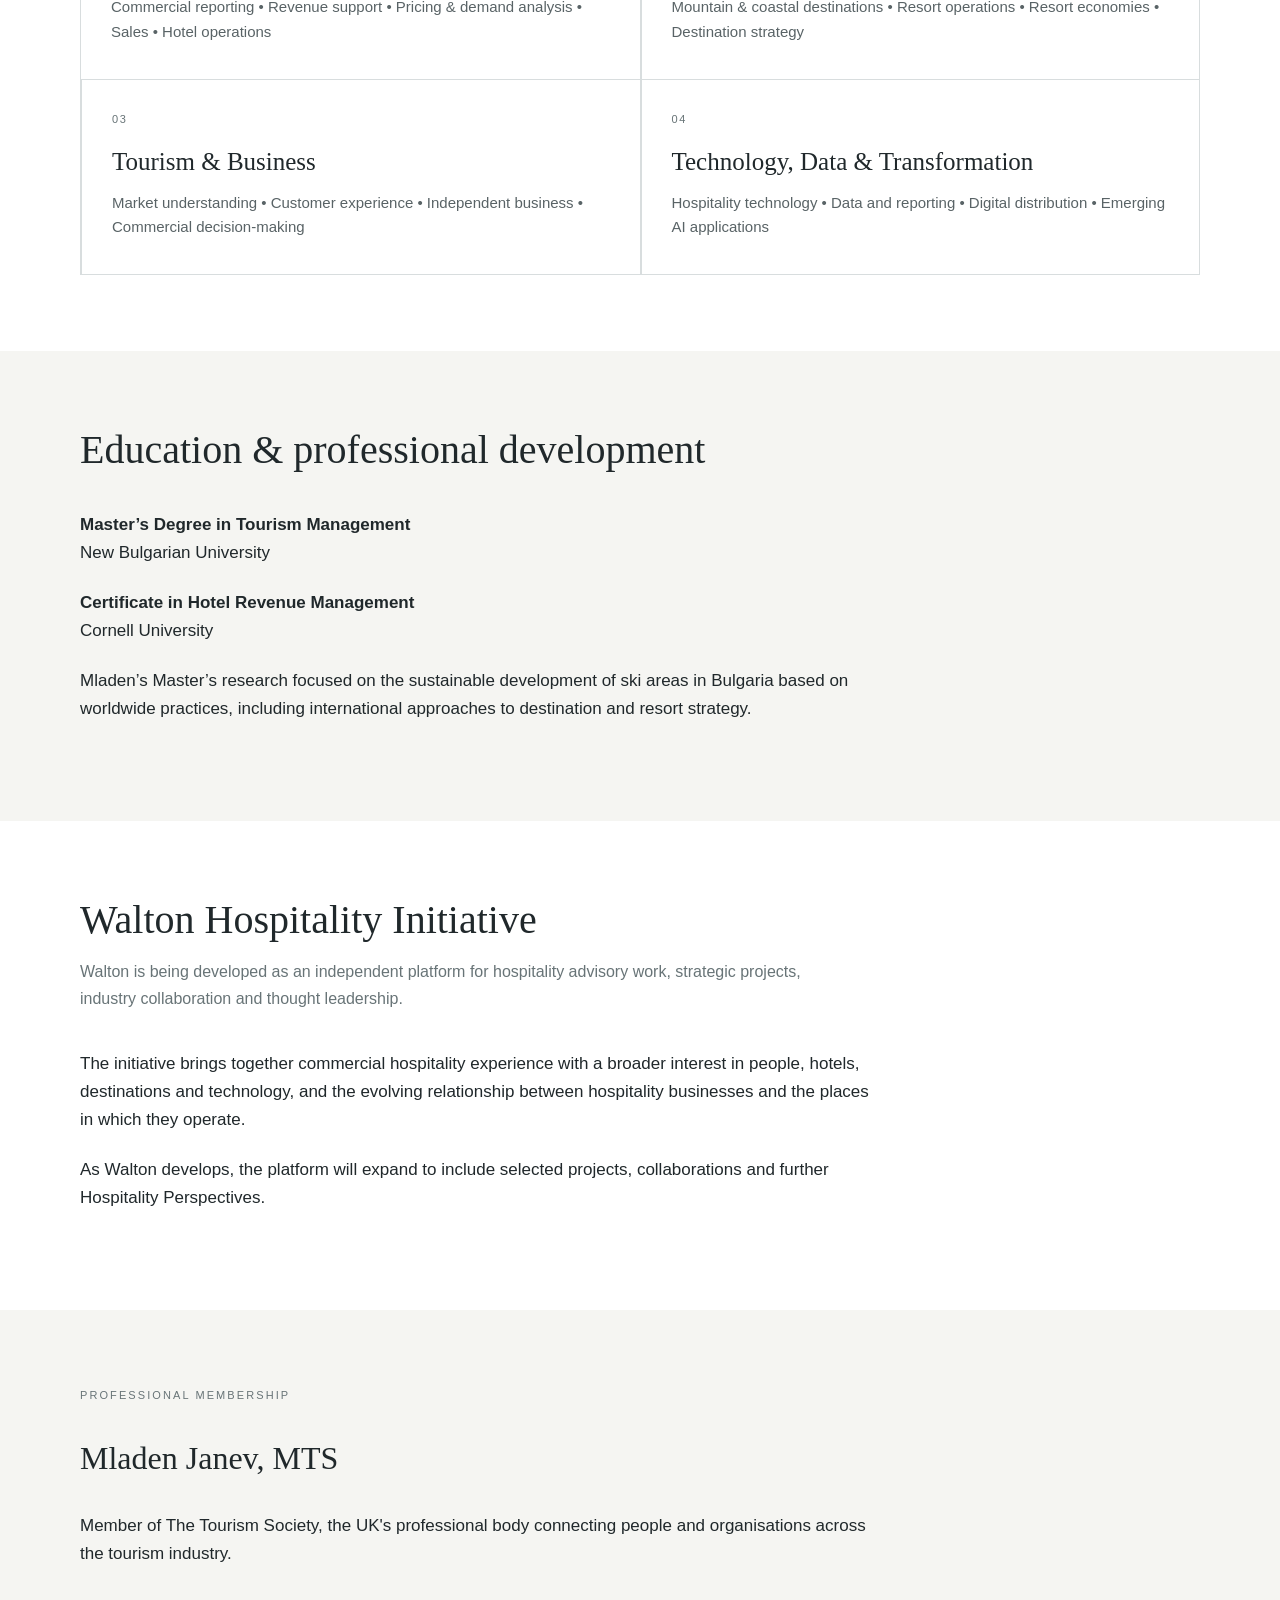
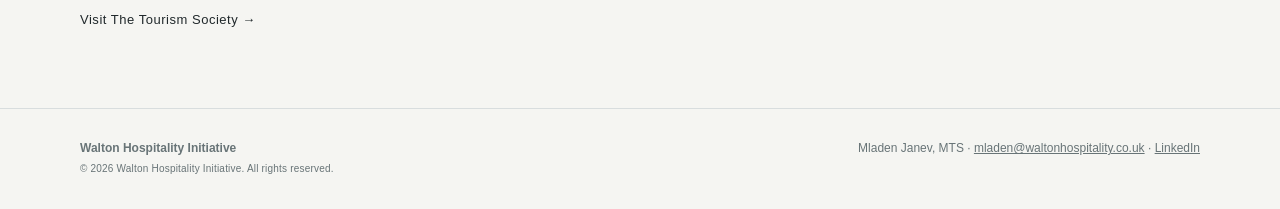
==== commit 642af51f: "Update Walton website to V1.5.5" ====
--- a/about.html
+++ b/about.html
@@ -29,7 +29,7 @@
 <section class="section"><div class="container"><div class="section-head"><h2>Education &amp; professional development</h2></div><div class="prose">
 <p><strong>Master’s Degree in Tourism Management</strong><br>New Bulgarian University</p>
 <p><strong>Certificate in Hotel Revenue Management</strong><br>Cornell University</p>
-<p>Mladen’s Master’s research focused on the sustainable development of ski areas in Bulgaria based on worldwide practices, including international approaches to destination and resort development.</p>
+<p>Mladen’s Master’s research focused on the sustainable development of ski areas in Bulgaria based on worldwide practices, including international approaches to destination and resort strategy.</p>
 </div></div></section>
 <section class="section white"><div class="container"><div class="section-head"><h2>Walton Hospitality Initiative</h2>
 <p>Walton is being developed as an independent platform for hospitality advisory work, strategic projects, industry collaboration and thought leadership.</p></div>
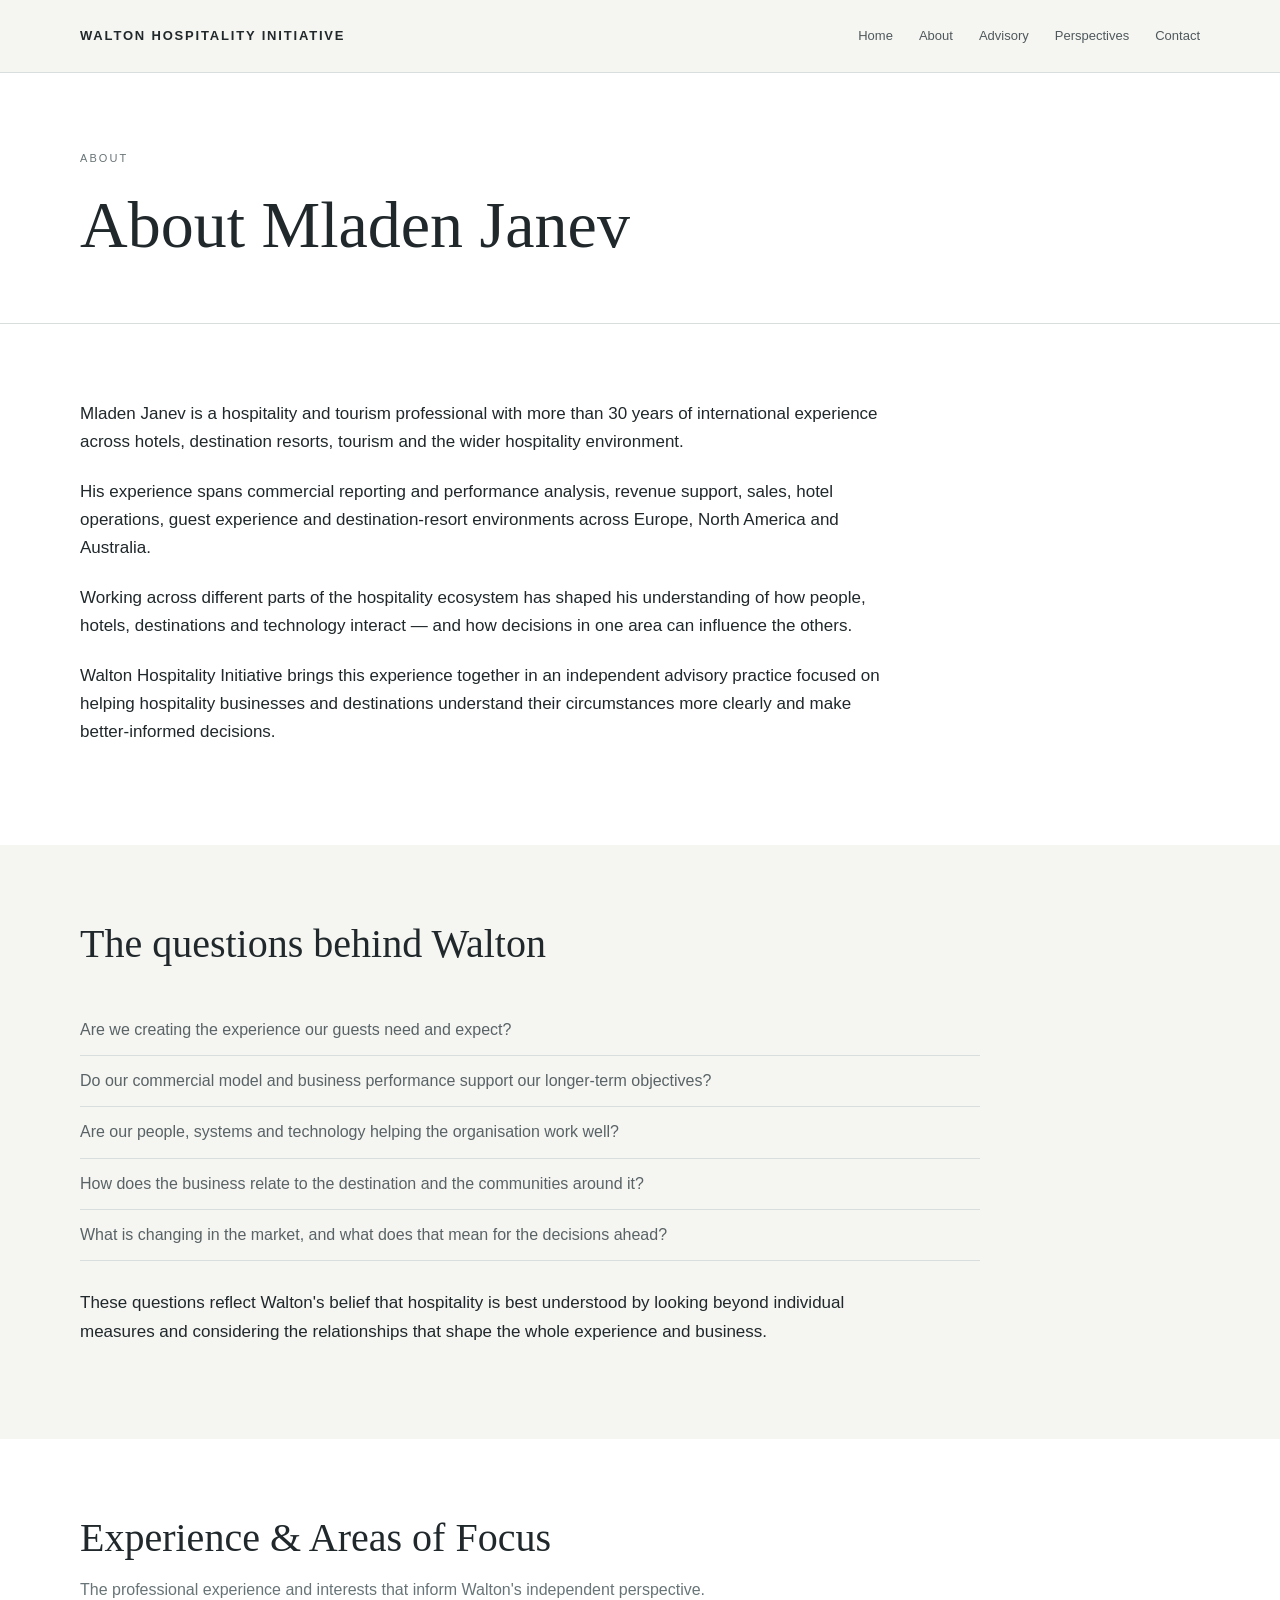
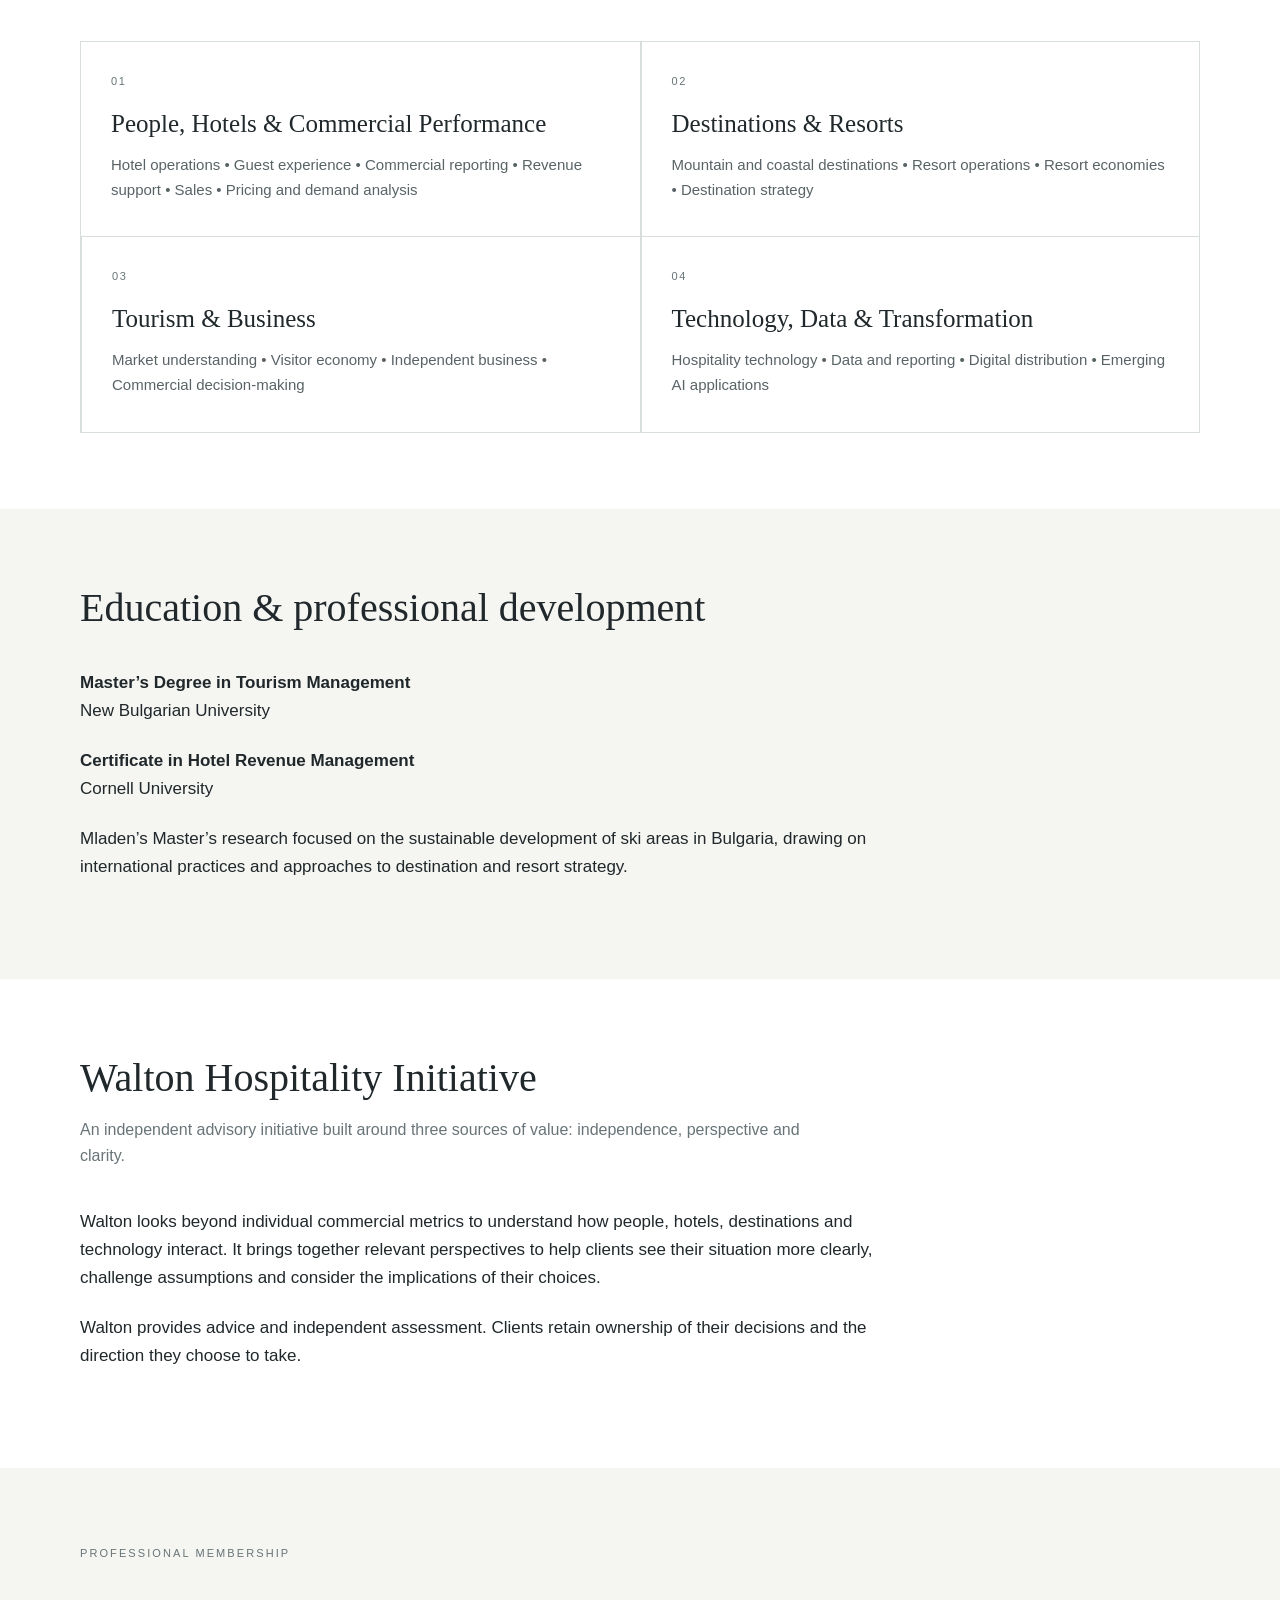
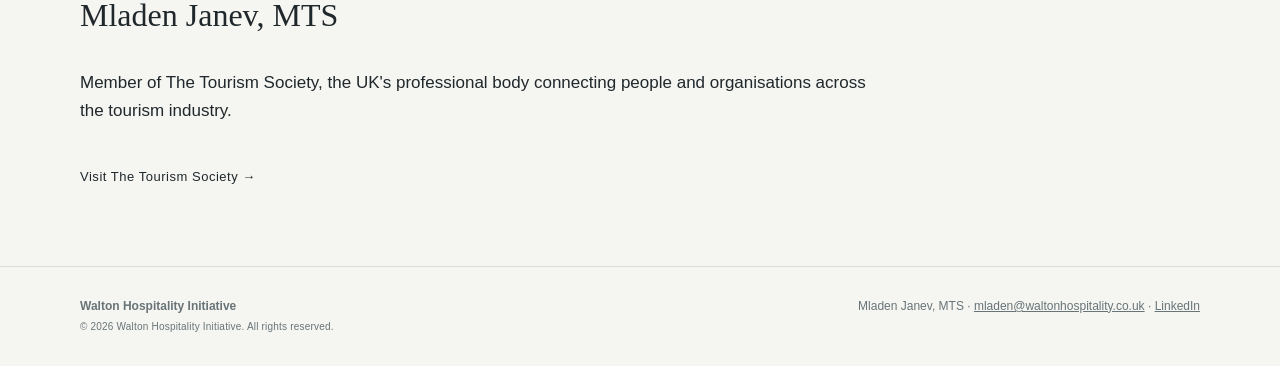
==== commit cfab4653: "Update Walton about page Updated the content and structure of the about.html file, including changes" ====
--- a/about.html
+++ b/about.html
@@ -1,43 +1,64 @@
-<!doctype html><html lang="en"><head><meta charset="utf-8">
+<!doctype html>
+<html lang="en">
+<head>
+<meta charset="utf-8">
 <meta name="viewport" content="width=device-width,initial-scale=1">
 <title>About | Walton Hospitality Initiative</title>
-<meta name="description" content="Walton Hospitality Initiative — Hospitality Strategy & Commercial Advisory.">
-<link rel="stylesheet" href="assets/style.css"></head><body>
+<meta name="description" content="About Mladen Janev and the thinking behind Walton Hospitality Initiative.">
+<link rel="stylesheet" href="assets/style.css">
+</head>
+<body>
 <header class="site-header"><div class="container nav">
 <a class="brand" href="index.html">WALTON HOSPITALITY INITIATIVE</a>
-<nav class="nav-links" aria-label="Main navigation"><a href="index.html">Home</a><a href="about.html">About</a><a href="advisory.html">Advisory</a><a href="perspectives.html">Perspectives</a><a href="contact.html">Contact</a></nav>
-</div></header><main><section class="page-hero"><div class="container"><p class="eyebrow">About</p><h1>About Mladen Janev</h1></div></section>
+<nav class="nav-links" aria-label="Main navigation">
+<a href="index.html">Home</a><a href="about.html">About</a><a href="advisory.html">Advisory</a><a href="perspectives.html">Perspectives</a><a href="contact.html">Contact</a>
+</nav>
+</div></header>
+<main>
+
+<section class="page-hero"><div class="container"><p class="eyebrow">About</p><h1>About Mladen Janev</h1></div></section>
 <section class="section white"><div class="container"><div class="prose">
 <p>Mladen Janev is a hospitality and tourism professional with more than 30 years of international experience across hotels, destination resorts, tourism and the wider hospitality environment.</p>
-<p>His experience includes commercial reporting and performance analysis, revenue support, sales, hotel operations, customer experience and destination-resort environments across Europe, North America and Australia.</p>
-<p>Over the course of his career, Mladen has worked across different parts of the hospitality ecosystem, gaining an understanding of how commercial decisions, operational realities, guest expectations and destination dynamics influence one another.</p>
+<p>His experience spans commercial reporting and performance analysis, revenue support, sales, hotel operations, guest experience and destination-resort environments across Europe, North America and Australia.</p>
+<p>Working across different parts of the hospitality ecosystem has shaped his understanding of how people, hotels, destinations and technology interact — and how decisions in one area can influence the others.</p>
+<p>Walton Hospitality Initiative brings this experience together in an independent advisory practice focused on helping hospitality businesses and destinations understand their circumstances more clearly and make better-informed decisions.</p>
 </div></div></section>
 <section class="section"><div class="container"><div class="section-head"><h2>The questions behind Walton</h2></div>
-<ul class="list"><li>How do we create stronger commercial performance?</li><li>How do we understand the guest we are actually trying to serve?</li><li>How do hospitality businesses fit within the destinations in which they operate?</li><li>How can people, data and technology support better decisions without losing the human element of hospitality?</li></ul>
-<p class="prose" style="margin-top:28px">These questions form the thinking behind Walton Hospitality Initiative.</p></div></section>
+<ul class="list">
+<li>Are we creating the experience our guests need and expect?</li>
+<li>Do our commercial model and business performance support our longer-term objectives?</li>
+<li>Are our people, systems and technology helping the organisation work well?</li>
+<li>How does the business relate to the destination and the communities around it?</li>
+<li>What is changing in the market, and what does that mean for the decisions ahead?</li>
+</ul>
+<p class="prose" style="margin-top:28px">These questions reflect Walton's belief that hospitality is best understood by looking beyond individual measures and considering the relationships that shape the whole experience and business.</p>
+</div></section>
 <section class="section white"><div class="container">
-<div class="section-head">
-<h2>Experience &amp; Areas of Focus</h2>
-<p>The experience and professional interests that provide the foundation for Walton.</p>
-</div>
+<div class="section-head"><h2>Experience &amp; Areas of Focus</h2><p>The professional experience and interests that inform Walton's independent perspective.</p></div>
 <div class="experience">
-<article class="area"><div class="number">01</div><h3>Hotels &amp; Commercial Performance</h3><p>Commercial reporting • Revenue support • Pricing &amp; demand analysis • Sales • Hotel operations</p></article>
-<article class="area"><div class="number">02</div><h3>Destination &amp; Resort Experience</h3><p>Mountain &amp; coastal destinations • Resort operations • Resort economies • Destination strategy</p></article>
-<article class="area"><div class="number">03</div><h3>Tourism &amp; Business</h3><p>Market understanding • Customer experience • Independent business • Commercial decision-making</p></article>
+<article class="area"><div class="number">01</div><h3>People, Hotels &amp; Commercial Performance</h3><p>Hotel operations • Guest experience • Commercial reporting • Revenue support • Sales • Pricing and demand analysis</p></article>
+<article class="area"><div class="number">02</div><h3>Destinations &amp; Resorts</h3><p>Mountain and coastal destinations • Resort operations • Resort economies • Destination strategy</p></article>
+<article class="area"><div class="number">03</div><h3>Tourism &amp; Business</h3><p>Market understanding • Visitor economy • Independent business • Commercial decision-making</p></article>
 <article class="area"><div class="number">04</div><h3>Technology, Data &amp; Transformation</h3><p>Hospitality technology • Data and reporting • Digital distribution • Emerging AI applications</p></article>
 </div></div></section>
 <section class="section"><div class="container"><div class="section-head"><h2>Education &amp; professional development</h2></div><div class="prose">
 <p><strong>Master’s Degree in Tourism Management</strong><br>New Bulgarian University</p>
 <p><strong>Certificate in Hotel Revenue Management</strong><br>Cornell University</p>
-<p>Mladen’s Master’s research focused on the sustainable development of ski areas in Bulgaria based on worldwide practices, including international approaches to destination and resort strategy.</p>
+<p>Mladen’s Master’s research focused on the sustainable development of ski areas in Bulgaria, drawing on international practices and approaches to destination and resort strategy.</p>
 </div></div></section>
-<section class="section white"><div class="container"><div class="section-head"><h2>Walton Hospitality Initiative</h2>
-<p>Walton is being developed as an independent platform for hospitality advisory work, strategic projects, industry collaboration and thought leadership.</p></div>
-<div class="prose"><p>The initiative brings together commercial hospitality experience with a broader interest in people, hotels, destinations and technology, and the evolving relationship between hospitality businesses and the places in which they operate.</p>
-<p>As Walton develops, the platform will expand to include selected projects, collaborations and further Hospitality Perspectives.</p></div></div></section>
+<section class="section white"><div class="container">
+<div class="section-head"><h2>Walton Hospitality Initiative</h2><p>An independent advisory initiative built around three sources of value: independence, perspective and clarity.</p></div>
+<div class="prose">
+<p>Walton looks beyond individual commercial metrics to understand how people, hotels, destinations and technology interact. It brings together relevant perspectives to help clients see their situation more clearly, challenge assumptions and consider the implications of their choices.</p>
+<p>Walton provides advice and independent assessment. Clients retain ownership of their decisions and the direction they choose to take.</p>
+</div></div></section>
 <section class="section"><div class="container"><p class="eyebrow">Professional Membership</p><p class="statement">Mladen Janev, MTS</p>
 <p class="prose">Member of The Tourism Society, the UK's professional body connecting people and organisations across the tourism industry.</p>
-<a class="link-arrow" href="https://thetourismsociety.com/" target="_blank" rel="noopener">Visit The Tourism Society →</a></div></section></main>
-<footer class="site-footer"><div class="container footer-row"><div><strong>Walton Hospitality Initiative</strong><br><span class="footer-note">© 2026 Walton Hospitality Initiative. All rights reserved.</span></div>
-<div>Mladen Janev, MTS · <a href="mailto:mladen@waltonhospitality.co.uk">mladen@waltonhospitality.co.uk</a> · <a href="https://www.linkedin.com/in/mladen-janev-a3b993422" target="_blank" rel="noopener">LinkedIn</a></div></div></footer>
-</body></html>+<a class="link-arrow" href="https://thetourismsociety.com/" target="_blank" rel="noopener">Visit The Tourism Society →</a></div></section>
+
+</main>
+<footer class="site-footer"><div class="container footer-row">
+<div><strong>Walton Hospitality Initiative</strong><br><span class="footer-note">© 2026 Walton Hospitality Initiative. All rights reserved.</span></div>
+<div>Mladen Janev, MTS · <a href="mailto:mladen@waltonhospitality.co.uk">mladen@waltonhospitality.co.uk</a> · <a href="https://www.linkedin.com/in/mladen-janev-a3b993422" target="_blank" rel="noopener">LinkedIn</a></div>
+</div></footer>
+</body></html>
--- a/assets/style.css
+++ b/assets/style.css
@@ -31,6 +31,16 @@
 .experience{display:grid;grid-template-columns:1fr 1fr;border-top:1px solid var(--line);border-left:1px solid var(--line)}
 .experience .area{min-height:170px;border-right:1px solid var(--line);border-bottom:1px solid var(--line)}
 .perspectives-grid{display:grid;grid-template-columns:repeat(3,1fr);gap:22px}
+.perspectives-featured{max-width:760px;margin-bottom:58px}
+.pub-featured{display:grid;grid-template-columns:260px minmax(0,1fr);align-items:center}
+.pub-featured .pub-image{aspect-ratio:auto;object-fit:contain;background:#f7f6f1;padding:18px;box-sizing:border-box}
+.pub-featured .pub-body{display:flex;flex-direction:column;justify-content:center;padding:34px}
+.pub-featured .pub-number{font-size:11px}
+.pub-featured .pub-title{font-size:38px;line-height:1.15;margin-bottom:18px}
+.pub-featured .pub-desc{font-size:16px;line-height:1.6;max-width:560px}
+.previous-heading{margin:0 0 22px}
+.previous-heading .eyebrow{margin:0}
+
 .pub-card{background:var(--white);border:1px solid var(--line);text-decoration:none;display:flex;flex-direction:column;transition:transform .18s ease,box-shadow .18s ease}
 .pub-card:hover{transform:translateY(-2px);box-shadow:0 8px 24px rgba(0,0,0,.06)}
 .pub-image{width:100%;aspect-ratio:735/951;object-fit:cover;display:block}.pub-body{padding:24px}
@@ -44,7 +54,7 @@
  .container{width:min(var(--max),calc(100% - 32px))}.nav{min-height:66px;flex-direction:column;justify-content:center;gap:7px;padding:12px 0 13px}.nav-links{gap:10px 18px;font-size:12px;flex-wrap:wrap;justify-content:center}.brand{font-size:11px;white-space:normal;text-align:center}
  .hero-image{content:url("walton-hero-mobile.png")} 
  .hero-copy{padding:42px 0 46px}.section{padding:60px 0}
- .areas,.perspectives-grid,.experience{grid-template-columns:1fr}.area+.area{border-left:0;border-top:1px solid var(--line)}
+ .areas,.perspectives-grid,.experience{grid-template-columns:1fr} .pub-featured{grid-template-columns:150px minmax(0,1fr);align-items:center}.pub-featured .pub-image{padding:10px}.pub-featured .pub-body{padding:22px}.pub-featured .pub-title{font-size:30px}.perspectives-featured{margin-bottom:44px}.area+.area{border-left:0;border-top:1px solid var(--line)}
  .statement{font-size:27px}.section-head h2{font-size:35px}.footer-row{display:block}.footer-row div+div{margin-top:9px}
 }
 
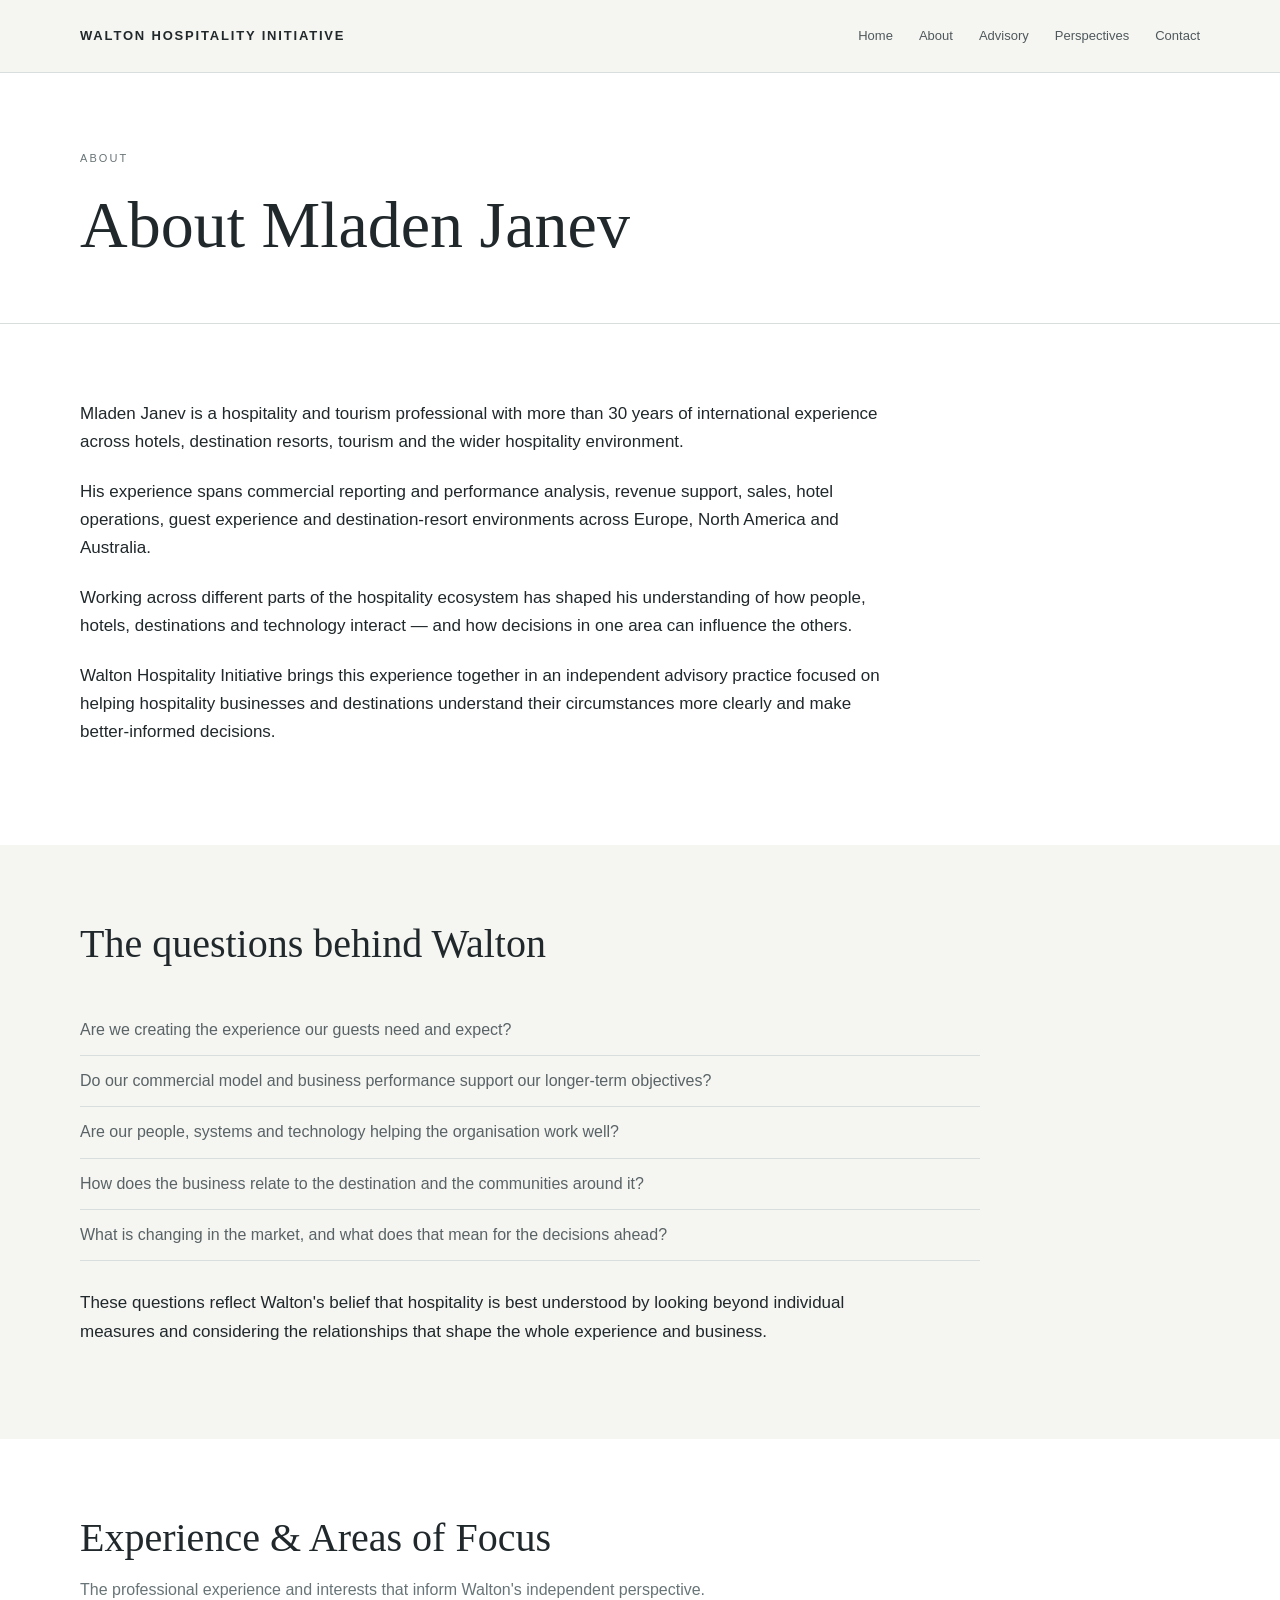
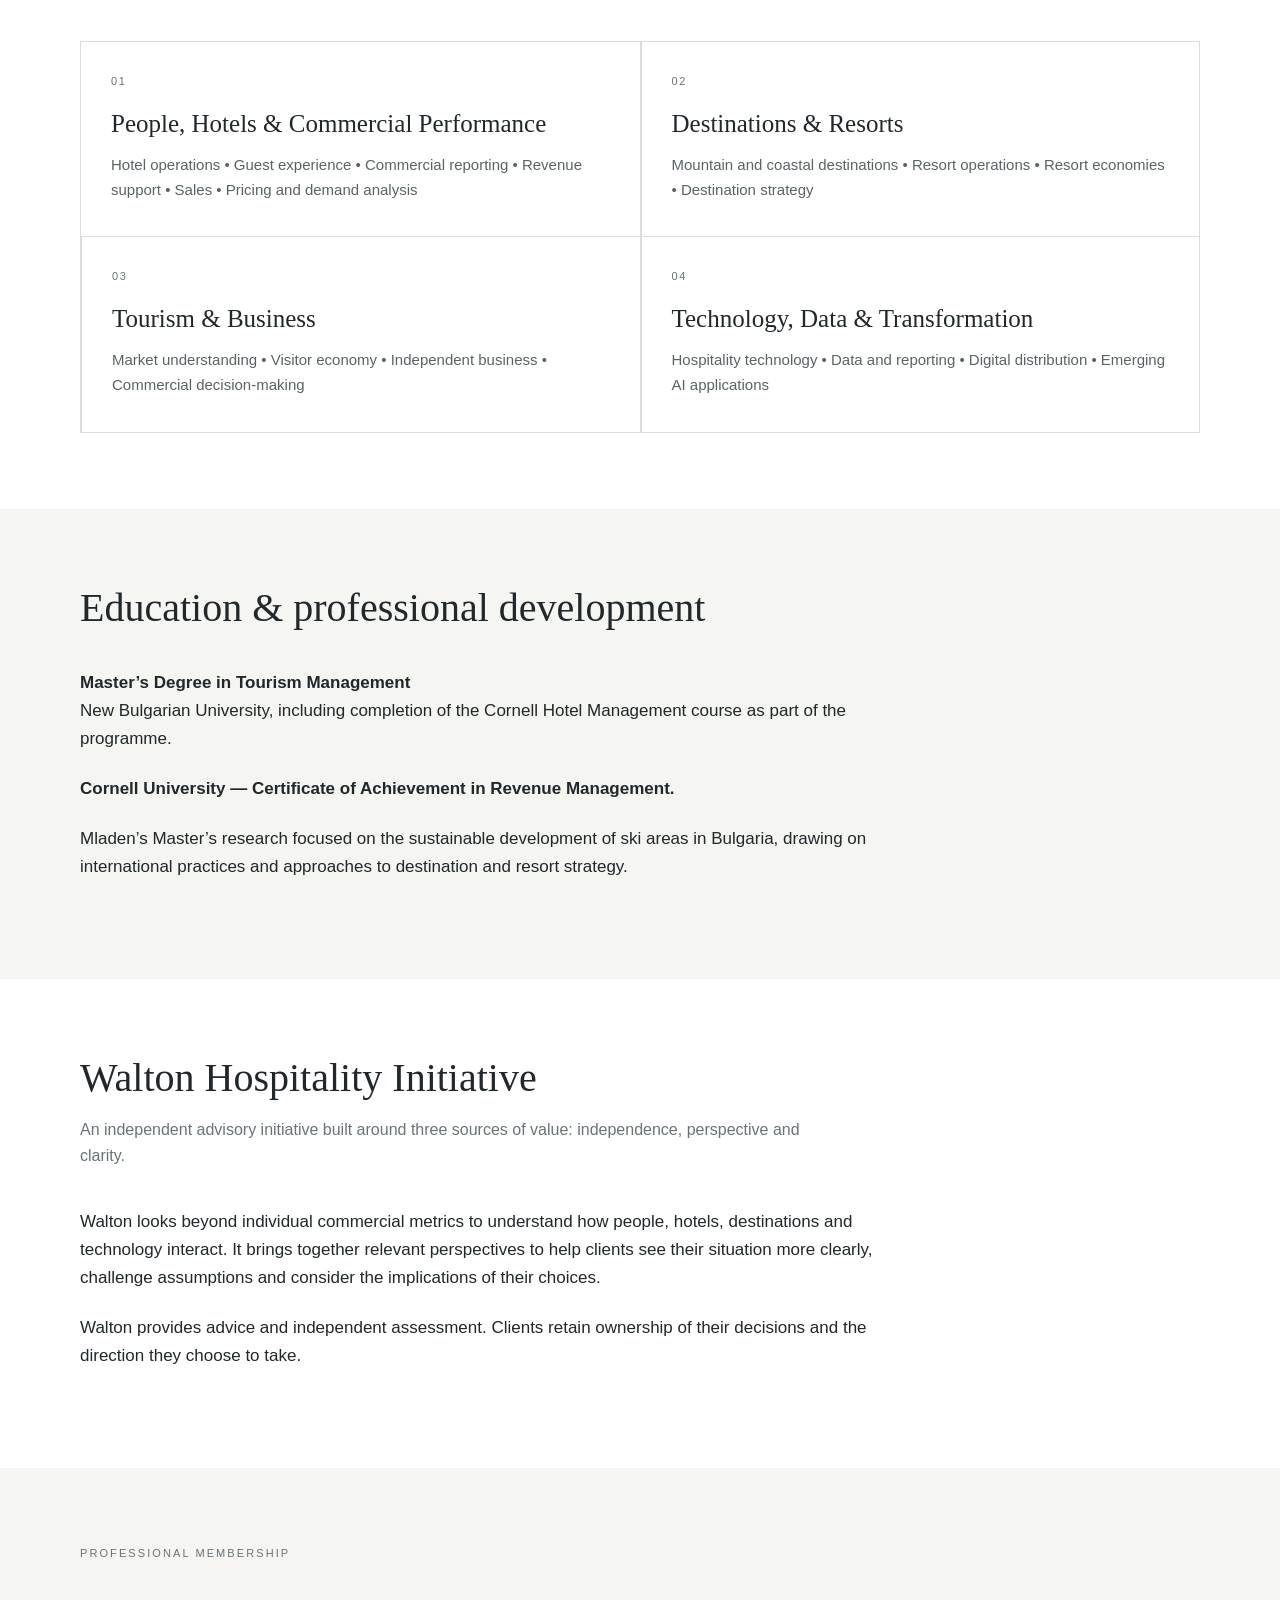
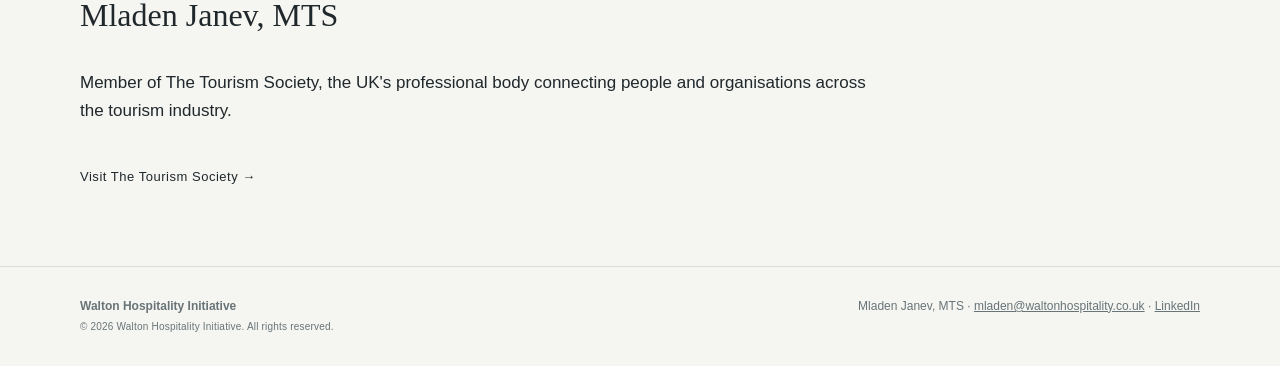
==== commit 33629ae0: "Enhance education section with new qualifications Updated educational qualifications with additional" ====
--- a/about.html
+++ b/about.html
@@ -42,8 +42,8 @@
 <article class="area"><div class="number">04</div><h3>Technology, Data &amp; Transformation</h3><p>Hospitality technology • Data and reporting • Digital distribution • Emerging AI applications</p></article>
 </div></div></section>
 <section class="section"><div class="container"><div class="section-head"><h2>Education &amp; professional development</h2></div><div class="prose">
-<p><strong>Master’s Degree in Tourism Management</strong><br>New Bulgarian University</p>
-<p><strong>Certificate in Hotel Revenue Management</strong><br>Cornell University</p>
+<p><strong>Master’s Degree in Tourism Management</strong><br>New Bulgarian University, including completion of the Cornell Hotel Management course as part of the programme.</p>
+<p><strong>Cornell University — Certificate of Achievement in Revenue Management.</strong></p>
 <p>Mladen’s Master’s research focused on the sustainable development of ski areas in Bulgaria, drawing on international practices and approaches to destination and resort strategy.</p>
 </div></div></section>
 <section class="section white"><div class="container">
